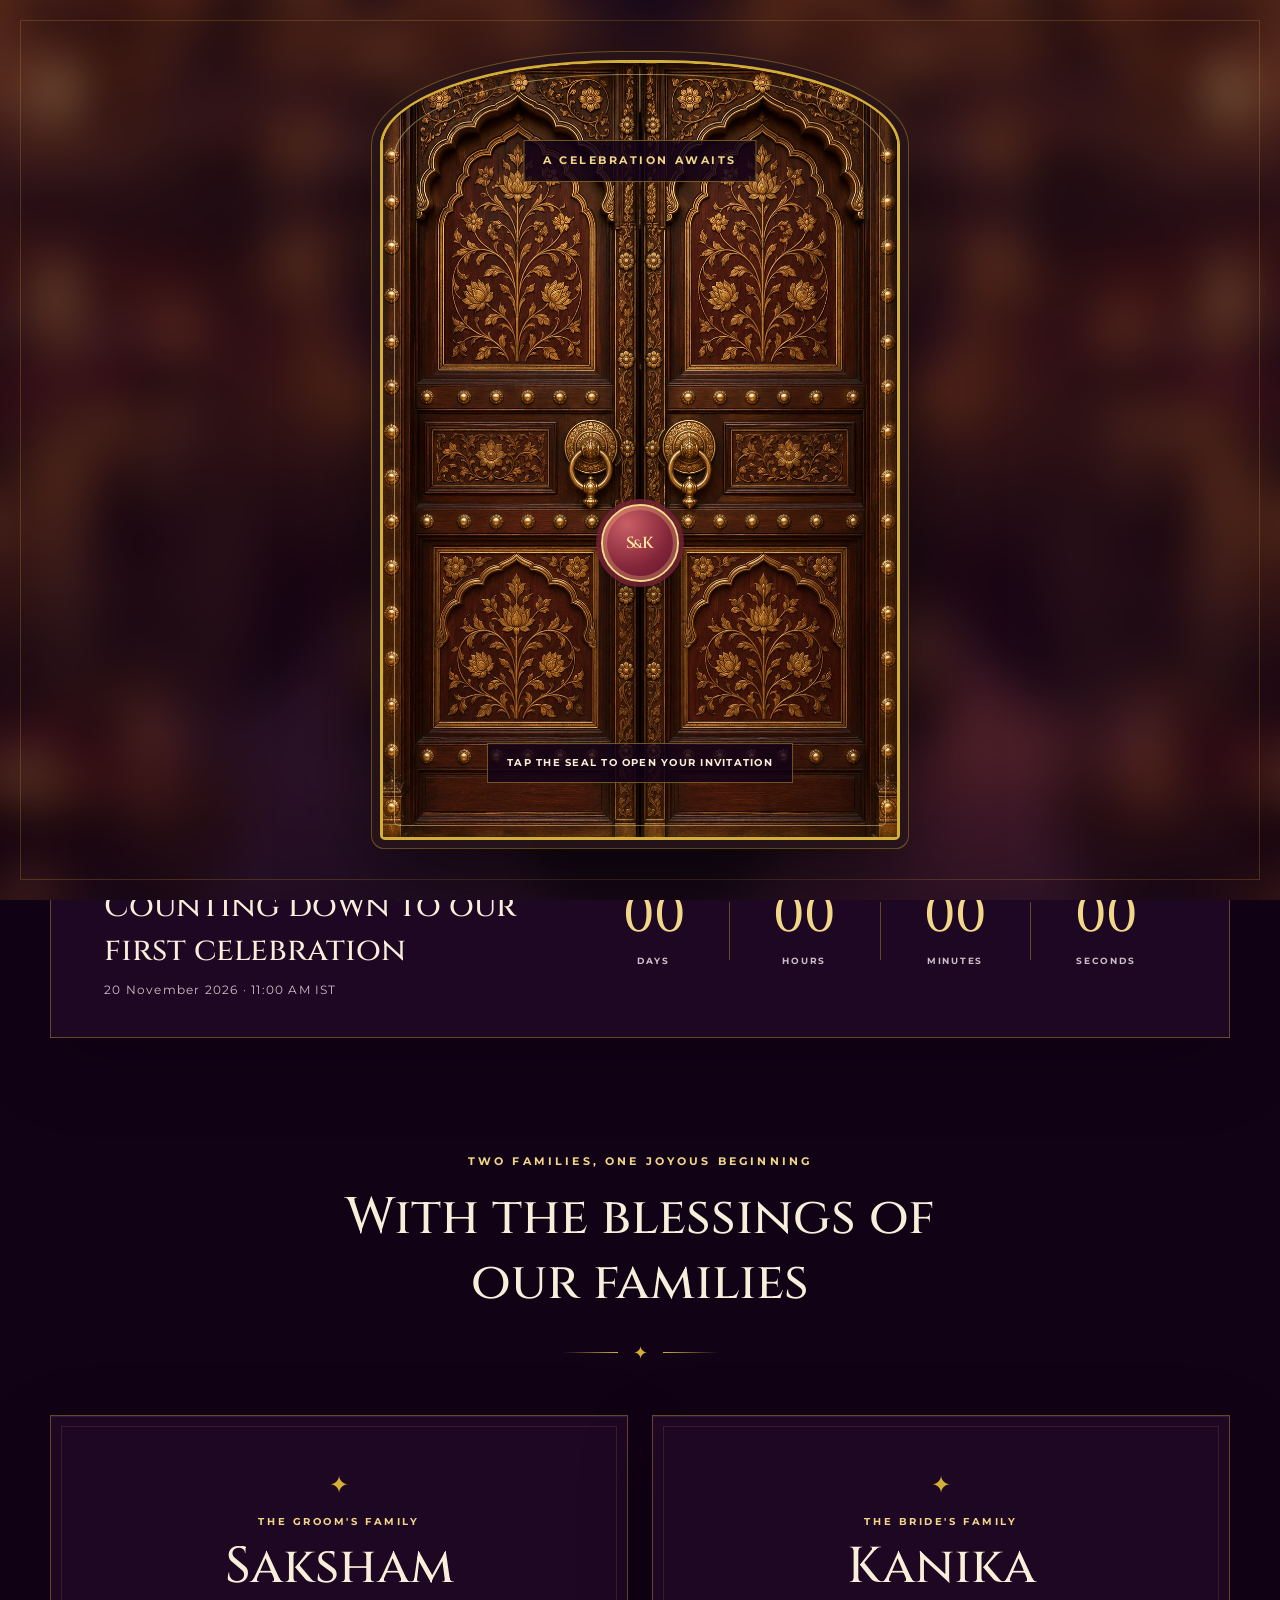
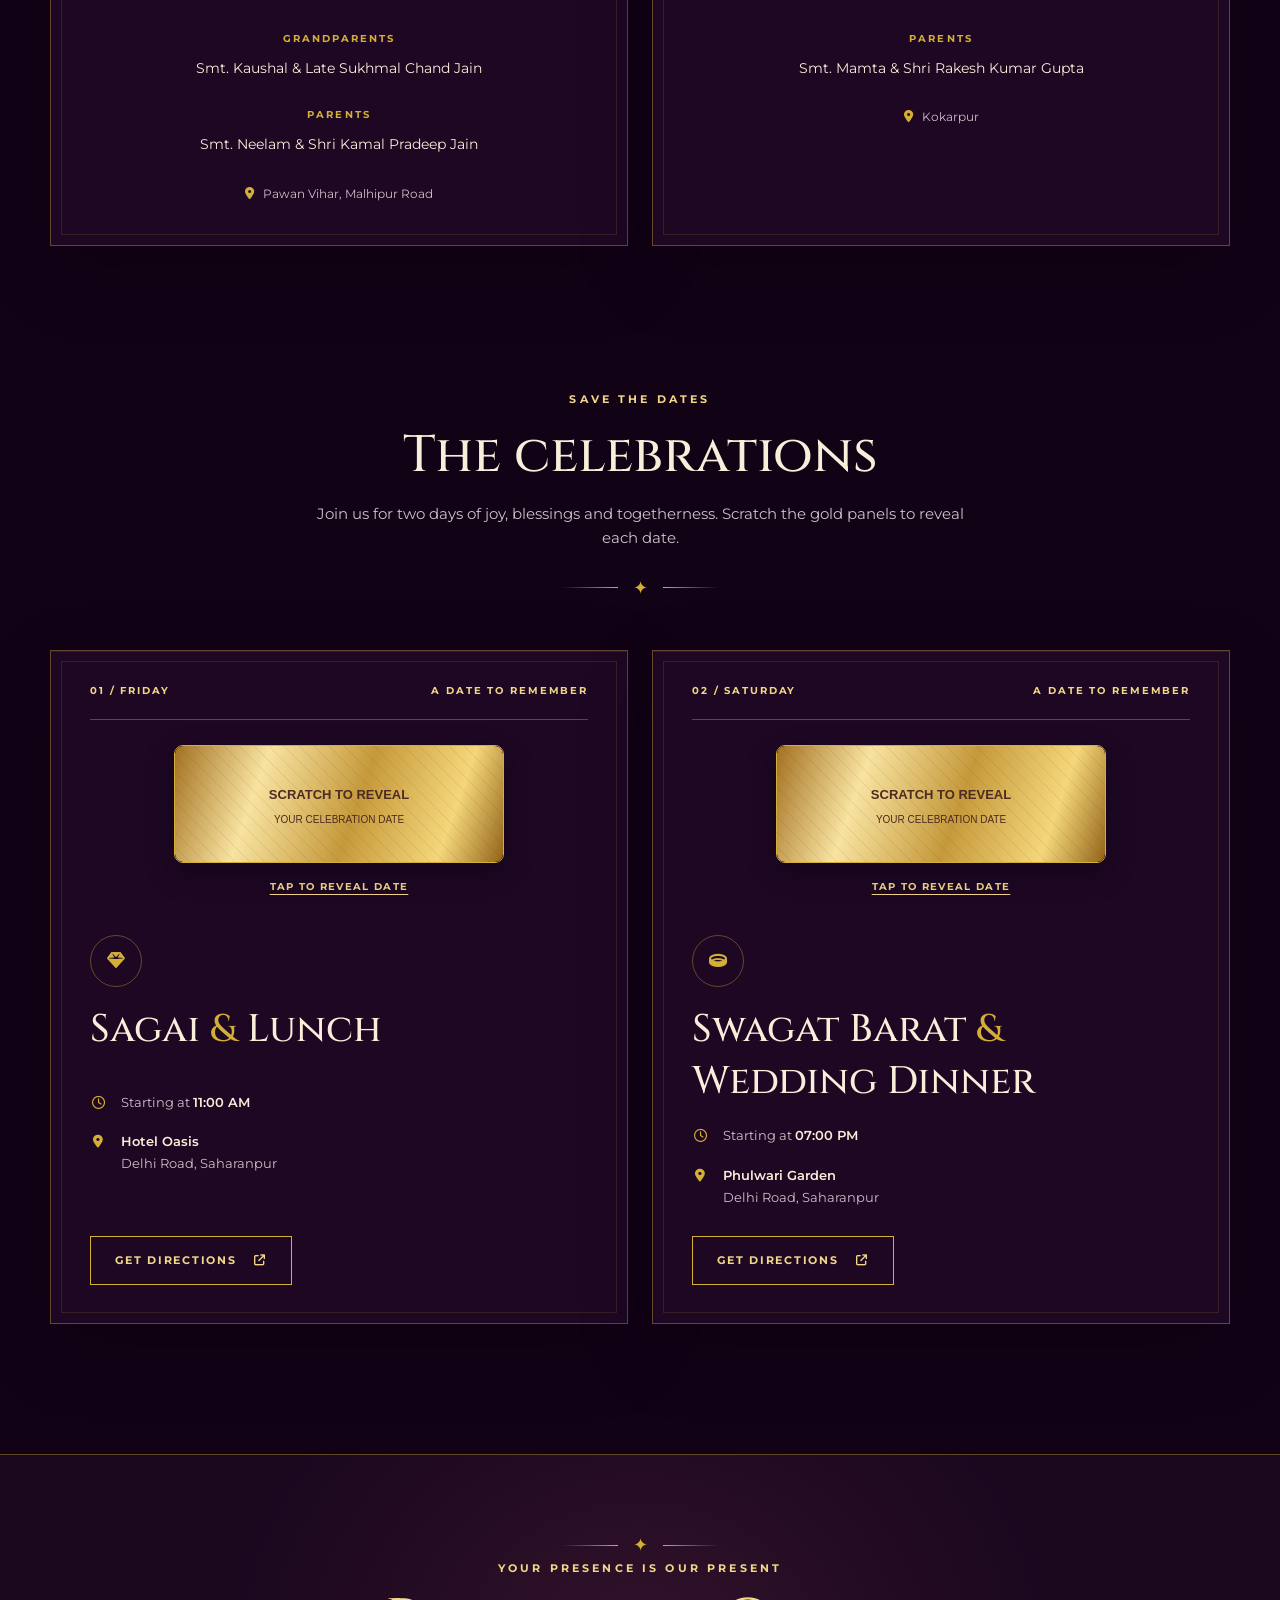
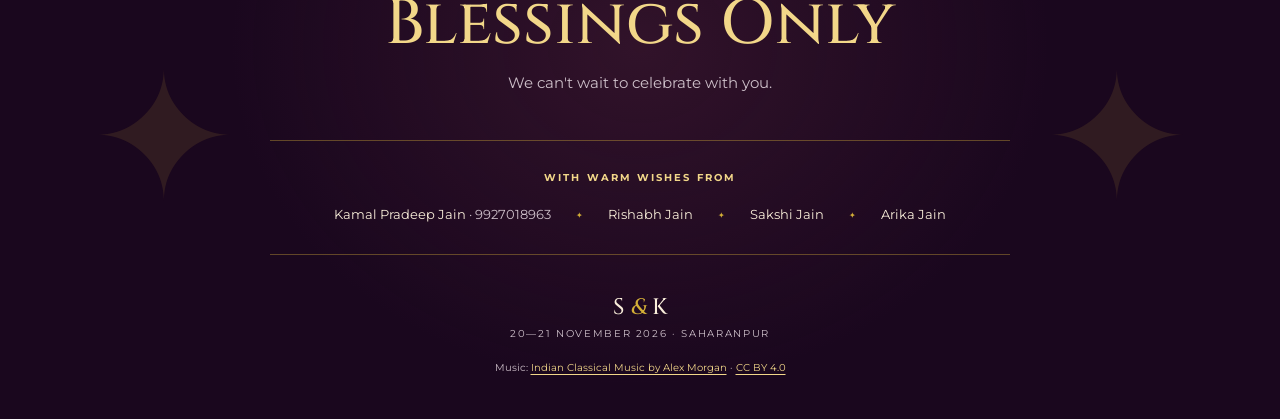
==== index.html @ 6fe00f3b "Add Saksham and Kanika wedding invitation" ====
<!doctype html>
<html lang="en">
  <head>
    <meta charset="UTF-8" />
    <meta name="viewport" content="width=device-width, initial-scale=1" />
    <meta name="theme-color" content="#120216" />
    <meta
      name="description"
      content="Celebrate the wedding of Saksham and Kanika in Saharanpur on 20 and 21 November 2026."
    />
    <title>Saksham &amp; Kanika | Wedding Invitation</title>
    <link rel="preconnect" href="https://fonts.googleapis.com" />
    <link rel="preconnect" href="https://fonts.gstatic.com" crossorigin />
    <link
      href="https://fonts.googleapis.com/css2?family=Cinzel:wght@400;500;600;700&family=Montserrat:wght@400;500;600;700&display=swap"
      rel="preload"
      as="style"
    />
    <link rel="stylesheet" href="style.css" />
    <noscript>
      <style>
        body { overflow: auto !important; }
        #invite-gate { display: none !important; }
      </style>
    </noscript>
  </head>
  <body class="is-locked">
    <div class="invite-gate" id="invite-gate" aria-label="Open the wedding invitation">
      <div class="gate-inner">
        <p class="gate-kicker">A celebration awaits</p>
        <div class="gate-reveal" aria-hidden="true"></div>
        <div class="gate-doors" aria-hidden="true">
          <div class="gate-door gate-door--left"></div>
          <div class="gate-door gate-door--right"></div>
        </div>
        <button class="wax-seal" id="open-invitation" type="button" aria-controls="invitation">
          <span class="wax-seal__monogram" aria-hidden="true">S<span>&amp;</span>K</span>
          <span class="sr-only">Open invitation</span>
        </button>
        <p class="gate-prompt">Tap the seal to open your invitation</p>
      </div>
    </div>

    <main id="invitation">
      <header class="site-header">
        <a class="brand" href="#top" aria-label="Saksham and Kanika, back to top">S <span>&amp;</span> K</a>
        <nav class="site-nav" aria-label="Main navigation">
          <a href="#families">Our families</a>
          <a href="#celebrations">Celebrations</a>
        </nav>
        <span class="header-date">20—21 NOV 2026</span>
      </header>

      <section class="hero" id="top" aria-labelledby="couple-name">
        <div class="hero__ornament hero__ornament--left" aria-hidden="true">✦</div>
        <div class="hero__ornament hero__ornament--right" aria-hidden="true">✦</div>
        <div class="hero__content">
          <p class="invocation">Shri Adinathay Namah</p>
          <div class="flourish" aria-hidden="true"><span></span>✦<span></span></div>
          <p class="hero__eyebrow">Together with their families</p>
          <h1 id="couple-name">Saksham <span>&amp;</span> Kanika</h1>
          <p class="hero__message">Request the pleasure of your company as they begin a beautiful new chapter together.</p>
          <div class="hero__details" aria-label="Wedding dates and location">
            <span><i class="fa-regular fa-calendar" aria-hidden="true"></i> 20 &amp; 21 November 2026</span>
            <span class="hero__details-separator" aria-hidden="true"></span>
            <span><i class="fa-solid fa-location-dot" aria-hidden="true"></i> Saharanpur, Uttar Pradesh</span>
          </div>
          <a class="button button--gold" href="#celebrations">Explore the celebrations <i class="fa-solid fa-arrow-down" aria-hidden="true"></i></a>
        </div>
        <div class="hero__scroll-cue" aria-hidden="true"><span></span> Scroll to discover</div>
      </section>

      <section class="countdown-section section-shell" aria-labelledby="countdown-title">
        <div class="countdown-panel frosted-panel">
          <div class="countdown-panel__intro">
            <p class="section-kicker">The moment draws near</p>
            <h2 id="countdown-title">Counting down to our first celebration</h2>
            <p>20 November 2026 · 11:00 AM IST</p>
          </div>
          <div class="countdown" role="timer" aria-label="Time until Sagai and Lunch">
            <div class="countdown__unit"><strong id="days">00</strong><span>Days</span></div>
            <div class="countdown__unit"><strong id="hours">00</strong><span>Hours</span></div>
            <div class="countdown__unit"><strong id="minutes">00</strong><span>Minutes</span></div>
            <div class="countdown__unit"><strong id="seconds">00</strong><span>Seconds</span></div>
          </div>
          <p class="sr-only" id="countdown-announcement" aria-live="polite"></p>
        </div>
      </section>

      <section class="families section-shell" id="families" aria-labelledby="families-title">
        <div class="section-heading">
          <p class="section-kicker">Two families, one joyous beginning</p>
          <h2 id="families-title">With the blessings of our families</h2>
          <div class="flourish" aria-hidden="true"><span></span>✦<span></span></div>
        </div>
        <div class="family-grid">
          <article class="family-card frosted-panel">
            <div class="family-card__symbol" aria-hidden="true">✦</div>
            <p class="family-card__label">The groom's family</p>
            <h3>Saksham</h3>
            <div class="family-card__detail">
              <span>Grandparents</span>
              <p>Smt. Kaushal &amp; Late Sukhmal Chand Jain</p>
            </div>
            <div class="family-card__detail">
              <span>Parents</span>
              <p>Smt. Neelam &amp; Shri Kamal Pradeep Jain</p>
            </div>
            <p class="family-card__address"><i class="fa-solid fa-location-dot" aria-hidden="true"></i> Pawan Vihar, Malhipur Road</p>
          </article>
          <article class="family-card frosted-panel">
            <div class="family-card__symbol" aria-hidden="true">✦</div>
            <p class="family-card__label">The bride's family</p>
            <h3>Kanika</h3>
            <div class="family-card__detail">
              <span>Parents</span>
              <p>Smt. Mamta &amp; Shri Rakesh Kumar Gupta</p>
            </div>
            <p class="family-card__address"><i class="fa-solid fa-location-dot" aria-hidden="true"></i> Kokarpur</p>
          </article>
        </div>
      </section>

      <section class="celebrations section-shell" id="celebrations" aria-labelledby="celebrations-title">
        <div class="section-heading">
          <p class="section-kicker">Save the dates</p>
          <h2 id="celebrations-title">The celebrations</h2>
          <p>Join us for two days of joy, blessings and togetherness. Scratch the gold panels to reveal each date.</p>
          <div class="flourish" aria-hidden="true"><span></span>✦<span></span></div>
        </div>
        <div class="itinerary">
          <article class="event-card frosted-panel">
            <div class="event-card__topline"><span>01 / Friday</span><span>A date to remember</span></div>
            <div class="scratch-date" data-scratch-date>
              <div class="scratch-date__surface">
                <div class="scratch-date__answer" aria-label="Friday, 20 November 2026">
                  <strong>20</strong><span>NOV<br />2026</span>
                </div>
                <canvas class="scratch-date__canvas" role="button" tabindex="0" aria-label="Scratch to reveal the Sagai and Lunch date. Press Enter to reveal it."></canvas>
              </div>
              <button class="scratch-date__shortcut" type="button">Tap to reveal date</button>
            </div>
            <div class="event-card__icon" aria-hidden="true"><i class="fa-solid fa-gem"></i></div>
            <h3>Sagai <span>&amp;</span> Lunch</h3>
            <div class="event-card__meta">
              <p><i class="fa-regular fa-clock" aria-hidden="true"></i><span>Starting at <strong>11:00 AM</strong></span></p>
              <p><i class="fa-solid fa-location-dot" aria-hidden="true"></i><span><strong>Hotel Oasis</strong><br />Delhi Road, Saharanpur</span></p>
            </div>
            <a class="button button--outline" href="https://google.com" target="_blank" rel="noopener noreferrer" aria-label="Open navigation for Hotel Oasis in a new tab">Get directions <i class="fa-solid fa-arrow-up-right-from-square" aria-hidden="true"></i></a>
          </article>
          <article class="event-card frosted-panel">
            <div class="event-card__topline"><span>02 / Saturday</span><span>A date to remember</span></div>
            <div class="scratch-date" data-scratch-date>
              <div class="scratch-date__surface">
                <div class="scratch-date__answer" aria-label="Saturday, 21 November 2026">
                  <strong>21</strong><span>NOV<br />2026</span>
                </div>
                <canvas class="scratch-date__canvas" role="button" tabindex="0" aria-label="Scratch to reveal the Swagat Barat and Wedding Dinner date. Press Enter to reveal it."></canvas>
              </div>
              <button class="scratch-date__shortcut" type="button">Tap to reveal date</button>
            </div>
            <div class="event-card__icon" aria-hidden="true"><i class="fa-solid fa-ring"></i></div>
            <h3>Swagat Barat <span>&amp;</span> Wedding Dinner</h3>
            <div class="event-card__meta">
              <p><i class="fa-regular fa-clock" aria-hidden="true"></i><span>Starting at <strong>07:00 PM</strong></span></p>
              <p><i class="fa-solid fa-location-dot" aria-hidden="true"></i><span><strong>Phulwari Garden</strong><br />Delhi Road, Saharanpur</span></p>
            </div>
            <a class="button button--outline" href="https://google.com" target="_blank" rel="noopener noreferrer" aria-label="Open navigation for Phulwari Garden in a new tab">Get directions <i class="fa-solid fa-arrow-up-right-from-square" aria-hidden="true"></i></a>
          </article>
        </div>
      </section>

      <footer class="site-footer" aria-labelledby="footer-title">
        <div class="site-footer__inner section-shell">
          <div class="flourish" aria-hidden="true"><span></span>✦<span></span></div>
          <p class="section-kicker">Your presence is our present</p>
          <h2 id="footer-title">Blessings Only</h2>
          <p class="site-footer__message">We can't wait to celebrate with you.</p>
          <div class="well-wishers">
            <p>With warm wishes from</p>
            <ul>
              <li><a href="tel:+919927018963">Kamal Pradeep Jain <span>· 9927018963</span></a></li>
              <li>Rishabh Jain</li>
              <li>Sakshi Jain</li>
              <li>Arika Jain</li>
            </ul>
          </div>
          <p class="site-footer__monogram" aria-label="Saksham and Kanika">S <span>&amp;</span> K</p>
          <p class="site-footer__copyright">20—21 November 2026 · Saharanpur</p>
          <p class="music-credit">Music: <a href="https://freemusicarchive.org/music/alex-morgan/world-devotional-music/indian-classical-music/" target="_blank" rel="noopener noreferrer">Indian Classical Music by Alex Morgan</a> · <a href="https://creativecommons.org/licenses/by/4.0/" target="_blank" rel="noopener noreferrer">CC BY 4.0</a></p>
        </div>
      </footer>
    </main>

    <audio id="background-music" src="assets/wedding-ambient.mp3" preload="none" loop></audio>
    <button class="music-toggle" id="music-toggle" type="button" aria-label="Play background music" aria-pressed="false" hidden>
      <i class="fa-solid fa-volume-xmark" aria-hidden="true"></i>
      <span>Music off</span>
    </button>

    <script src="app.js"></script>
    <script src="https://cdnjs.cloudflare.com/ajax/libs/gsap/3.12.5/gsap.min.js" async></script>
    <link rel="stylesheet" href="https://cdnjs.cloudflare.com/ajax/libs/font-awesome/6.5.2/css/all.min.css" />
    <link rel="stylesheet" href="https://fonts.googleapis.com/css2?family=Cinzel:wght@400;500;600;700&family=Montserrat:wght@400;500;600;700&display=swap" />
  </body>
</html>
---- style.css ----
:root {
  --background: #120216;
  --card: rgba(34, 10, 41, 0.75);
  --gold: #d4af37;
  --gold-light: #f2d789;
  --cream: #f9eeda;
  --muted: #cdbfc9;
  --line: rgba(212, 175, 55, 0.38);
  --font-display: "Cinzel", Georgia, serif;
  --font-body: "Montserrat", Arial, sans-serif;
}

*,
*::before,
*::after { box-sizing: border-box; }

html { scroll-behavior: smooth; }

body {
  margin: 0;
  overflow-x: hidden;
  background:
    linear-gradient(rgba(18, 2, 22, 0.82), rgba(18, 2, 22, 0.89)),
    url("assets/palace-courtyard.jpg") center / cover fixed,
    var(--background);
  color: var(--cream);
  font-family: var(--font-body);
  line-height: 1.6;
  -webkit-font-smoothing: antialiased;
}

body.is-locked { overflow: hidden; }

a { color: inherit; }
button { font: inherit; }
button, a { -webkit-tap-highlight-color: transparent; }
:focus-visible { outline: 2px solid var(--gold-light); outline-offset: 5px; }
#couple-name:focus { outline: none; }
::selection { background: var(--gold); color: var(--background); }

.sr-only {
  position: absolute;
  width: 1px;
  height: 1px;
  padding: 0;
  margin: -1px;
  overflow: hidden;
  clip: rect(0, 0, 0, 0);
  white-space: nowrap;
  border: 0;
}

.section-shell { width: min(1180px, calc(100% - 48px)); margin-inline: auto; }
.frosted-panel {
  border: 1px solid var(--line);
  background: var(--card);
  box-shadow: 0 25px 70px rgba(0, 0, 0, 0.22), inset 0 1px rgba(255, 239, 191, 0.08);
  backdrop-filter: blur(18px);
  -webkit-backdrop-filter: blur(18px);
}

.invite-gate {
  position: fixed;
  z-index: 100;
  inset: 0;
  display: grid;
  place-items: center;
  min-height: 100svh;
  padding: 20px;
  overflow: hidden;
  background: #120216;
}

.invite-gate::before {
  content: "";
  position: absolute;
  inset: -35px;
  background: linear-gradient(rgba(18, 2, 22, 0.5), rgba(18, 2, 22, 0.65)), url("assets/palace-courtyard.jpg") center / cover no-repeat;
  filter: blur(22px);
  transform: scale(1.08);
}

.invite-gate::after {
  content: "";
  position: absolute;
  inset: 20px;
  pointer-events: none;
  border: 1px solid rgba(212, 175, 55, 0.22);
}

.invite-gate[hidden] { display: none; }
.gate-inner {
  position: relative;
  z-index: 1;
  width: min(520px, calc(100vw - 52px));
  height: min(780px, calc(100svh - 48px));
  overflow: hidden;
  border: 3px solid var(--gold);
  border-radius: 46% 46% 5px 5px / 11% 11% 5px 5px;
  box-shadow: 0 0 0 8px rgba(18, 2, 22, 0.75), 0 0 0 9px var(--line), 0 35px 90px rgba(0, 0, 0, 0.65);
  text-align: center;
  perspective: 1500px;
}

.gate-inner::after {
  content: "";
  position: absolute;
  z-index: 6;
  inset: 11px;
  pointer-events: none;
  border: 1px solid rgba(242, 215, 137, 0.5);
  border-radius: inherit;
}

.gate-kicker, .gate-prompt {
  position: absolute;
  z-index: 7;
  left: 50%;
  width: max-content;
  max-width: calc(100% - 34px);
  margin: 0;
  padding: 11px 19px;
  border: 1px solid rgba(212, 175, 55, 0.48);
  background: rgba(18, 2, 22, 0.82);
  color: var(--gold-light);
  font-size: 0.68rem;
  font-weight: 700;
  letter-spacing: 0.23em;
  text-transform: uppercase;
  transform: translateX(-50%);
}

.gate-kicker { top: 10%; }
.gate-prompt { bottom: 7%; color: var(--cream); font-size: 0.6rem; letter-spacing: 0.13em; }
.gate-reveal { position: absolute; z-index: 1; inset: 0; background: linear-gradient(rgba(18, 2, 22, 0.26), rgba(18, 2, 22, 0.55)), url("assets/palace-courtyard.jpg") center 27% / cover no-repeat; transform: scale(1.18); }
.gate-doors { position: absolute; z-index: 3; inset: 0; display: flex; perspective: 1500px; }
.gate-door { width: 50%; height: 100%; background-image: url("assets/palace-doors.jpg"); background-repeat: no-repeat; background-size: 200% 100%; backface-visibility: hidden; will-change: transform; }
.gate-door--left { background-position: left center; transform-origin: left center; box-shadow: inset -7px 0 14px rgba(0, 0, 0, 0.4); }
.gate-door--right { background-position: right center; transform-origin: right center; box-shadow: inset 7px 0 14px rgba(0, 0, 0, 0.4); }

.wax-seal {
  position: absolute;
  z-index: 8;
  top: 62%;
  left: 50%;
  display: grid;
  place-items: center;
  width: 78px;
  aspect-ratio: 1;
  padding: 0;
  border: 2px solid #f2d789;
  border-radius: 50%;
  background: radial-gradient(circle at 32% 25%, #c95e65, #812438 60%, #5e152c 100%);
  color: #ffe9a0;
  box-shadow: 0 0 0 5px rgba(116, 35, 53, 0.85), 0 9px 20px rgba(0, 0, 0, 0.4), inset 0 0 0 4px rgba(255, 207, 135, 0.28);
  cursor: pointer;
  transform: translate(-50%, -50%);
  transition: box-shadow 250ms ease, filter 250ms ease;
}

.wax-seal:hover { filter: brightness(1.15); box-shadow: 0 0 0 5px rgba(116, 35, 53, 0.85), 0 0 30px rgba(212, 175, 55, 0.38), inset 0 0 0 4px rgba(255, 207, 135, 0.28); }
.wax-seal__monogram { font: 600 1rem/1 var(--font-display); letter-spacing: -0.1em; padding-right: 0.1em; }
.wax-seal__monogram span { font-size: 0.75em; letter-spacing: 0; }
.invite-gate.is-opening .gate-door--left { transform: rotateY(-112deg); transition: transform 1250ms cubic-bezier(.64, 0, .2, 1); }
.invite-gate.is-opening .gate-door--right { transform: rotateY(112deg); transition: transform 1250ms cubic-bezier(.64, 0, .2, 1); }
.invite-gate.is-opening .gate-reveal { transform: scale(1); transition: transform 1500ms ease; }
.invite-gate.is-opening .wax-seal { opacity: 0; transition: opacity 250ms ease; }
.invite-gate.is-leaving { opacity: 0; transform: translateY(-100%); transition: transform 850ms cubic-bezier(.7, 0, .25, 1), opacity 850ms ease; }

.site-header {
  position: absolute;
  z-index: 10;
  top: 0;
  left: 0;
  right: 0;
  display: flex;
  align-items: center;
  justify-content: space-between;
  gap: 24px;
  width: min(1320px, calc(100% - 72px));
  height: 94px;
  margin-inline: auto;
  border-bottom: 1px solid rgba(212, 175, 55, 0.18);
}

.brand { font: 600 1.28rem/1 var(--font-display); text-decoration: none; white-space: nowrap; }
.brand span, .site-footer__monogram span { color: var(--gold); font-style: italic; }
.site-nav { display: flex; align-items: center; gap: 32px; }
.site-nav a { color: var(--cream); font-size: 0.72rem; font-weight: 600; letter-spacing: 0.16em; text-decoration: none; text-transform: uppercase; transition: color 200ms ease; }
.site-nav a:hover, .well-wishers a:hover { color: var(--gold-light); }
.header-date { color: var(--gold-light); font: 600 0.7rem/1.4 var(--font-body); letter-spacing: 0.18em; white-space: nowrap; }

.hero {
  position: relative;
  display: grid;
  place-items: center;
  min-height: min(850px, 100svh);
  padding: 155px 24px 110px;
  overflow: hidden;
  text-align: center;
  background:
    linear-gradient(180deg, rgba(18, 2, 22, 0.42) 0%, rgba(18, 2, 22, 0.67) 47%, rgba(18, 2, 22, 0.94) 100%),
    radial-gradient(ellipse 54% 60% at 50% 48%, rgba(18, 2, 22, 0.72), transparent 80%),
    url("assets/palace-courtyard.jpg") center 27% / cover no-repeat;
}

.hero::before,
.hero::after {
  content: "";
  position: absolute;
  inset: 113px 40px 37px;
  pointer-events: none;
  border: 1px solid rgba(212, 175, 55, 0.16);
}

.hero::after { inset: 122px 49px 46px; border-color: rgba(212, 175, 55, 0.07); }
.hero__content { position: relative; z-index: 1; max-width: 940px; }
.invocation { margin: 0; color: var(--gold-light); font: 500 clamp(0.9rem, 2vw, 1.2rem)/1.5 var(--font-display); letter-spacing: 0.13em; }
.flourish { display: flex; align-items: center; justify-content: center; gap: 15px; color: var(--gold); font-size: 1.15rem; }
.flourish span { width: 56px; height: 1px; background: linear-gradient(90deg, transparent, var(--gold)); }
.flourish span:last-child { transform: rotate(180deg); }
.hero .flourish { margin: 23px auto 34px; }
.hero__eyebrow, .section-kicker { margin: 0; color: var(--gold-light); font-size: 0.68rem; font-weight: 700; letter-spacing: 0.29em; text-transform: uppercase; }
.hero h1 { margin: 18px 0 18px; font: 500 clamp(3.3rem, 8vw, 7.5rem)/1.1 var(--font-display); letter-spacing: -0.045em; text-shadow: 0 8px 40px rgba(0, 0, 0, 0.25); }
.hero h1 span { display: inline-block; color: var(--gold); font-size: 0.64em; font-weight: 400; font-style: italic; vertical-align: 0.08em; }
.hero__message { max-width: 550px; margin: 0 auto; color: var(--muted); font-size: clamp(0.9rem, 1.5vw, 1.05rem); line-height: 1.85; }
.hero__details { display: flex; align-items: center; justify-content: center; gap: 24px; margin: 35px 0 38px; color: var(--cream); font-size: 0.8rem; letter-spacing: 0.07em; }
.hero__details i { margin-right: 8px; color: var(--gold); }
.hero__details-separator { width: 1px; height: 22px; background: var(--line); }
.hero__ornament { position: absolute; z-index: 1; top: 46%; color: rgba(212, 175, 55, 0.35); font-size: clamp(2rem, 5vw, 4.5rem); }
.hero__ornament--left { left: 7%; }
.hero__ornament--right { right: 7%; }
.hero__scroll-cue { position: absolute; bottom: 55px; display: flex; align-items: center; gap: 12px; color: var(--muted); font-size: 0.58rem; font-weight: 600; letter-spacing: 0.22em; text-transform: uppercase; }
.hero__scroll-cue span { width: 25px; height: 1px; background: var(--gold); }

.button { display: inline-flex; align-items: center; justify-content: center; gap: 17px; min-height: 49px; padding: 14px 24px; border: 1px solid var(--gold); font-size: 0.69rem; font-weight: 700; letter-spacing: 0.16em; line-height: 1.4; text-align: center; text-decoration: none; text-transform: uppercase; transition: background 220ms ease, color 220ms ease, transform 220ms ease, box-shadow 220ms ease; }
.button:hover { transform: translateY(-3px); box-shadow: 0 12px 28px rgba(0, 0, 0, 0.22); }
.button--gold { background: var(--gold); color: #1d0b1f; }
.button--gold:hover { background: var(--gold-light); }
.button--outline { background: transparent; color: var(--gold-light); }
.button--outline:hover { background: var(--gold); color: #1d0b1f; }

.countdown-section { position: relative; z-index: 2; margin-top: -31px; }
.countdown-panel { display: grid; grid-template-columns: minmax(250px, 1fr) minmax(450px, 1.35fr); align-items: center; gap: 40px; padding: 38px 53px; }
.countdown-panel__intro h2 { margin: 10px 0 8px; font: 500 clamp(1.35rem, 2.5vw, 2rem)/1.35 var(--font-display); }
.countdown-panel__intro > p:last-child { margin: 0; color: var(--muted); font-size: 0.76rem; letter-spacing: 0.1em; }
.countdown { display: flex; align-items: stretch; justify-content: space-between; gap: 10px; }
.countdown__unit { position: relative; display: flex; flex: 1; flex-direction: column; align-items: center; min-width: 0; padding-inline: 5px; }
.countdown__unit + .countdown__unit::before { content: ""; position: absolute; left: -5px; top: 14px; height: 58px; border-left: 1px solid var(--line); }
.countdown__unit strong { color: var(--gold-light); font: 500 clamp(2.2rem, 4vw, 4.1rem)/1.1 var(--font-display); font-variant-numeric: tabular-nums; }
.countdown__unit span { margin-top: 10px; color: var(--muted); font-size: 0.58rem; font-weight: 700; letter-spacing: 0.19em; text-transform: uppercase; }

.families, .celebrations { padding-top: 115px; padding-bottom: 20px; scroll-margin-top: 30px; }
.section-heading { max-width: 670px; margin: 0 auto 48px; text-align: center; }
.section-heading h2 { margin: 14px 0 0; font: 500 clamp(2rem, 4vw, 3.4rem)/1.28 var(--font-display); }
.section-heading > p:not(.section-kicker) { margin: 15px 0 0; color: var(--muted); font-size: 0.93rem; }
.section-heading .flourish { margin-top: 22px; }
.family-grid, .itinerary { display: grid; grid-template-columns: repeat(2, minmax(0, 1fr)); gap: 24px; }
.family-card { position: relative; min-height: 430px; padding: 50px 48px 42px; overflow: hidden; text-align: center; }
.family-card::before, .event-card::before { content: ""; position: absolute; inset: 10px; border: 1px solid rgba(212, 175, 55, 0.14); pointer-events: none; }
.family-card__symbol { color: var(--gold); font-size: 1.5rem; }
.family-card__label { margin: 10px 0 6px; color: var(--gold-light); font-size: 0.64rem; font-weight: 700; letter-spacing: 0.25em; text-transform: uppercase; }
.family-card h3 { margin: 0 0 27px; font: 500 clamp(2.1rem, 4vw, 3.15rem)/1.2 var(--font-display); }
.family-card__detail { margin-top: 20px; }
.family-card__detail span { color: var(--gold); font-size: 0.63rem; font-weight: 700; letter-spacing: 0.2em; text-transform: uppercase; }
.family-card__detail p { max-width: 345px; margin: 6px auto 0; font-size: 0.9rem; line-height: 1.7; }
.family-card__address { margin: 27px 0 0; color: var(--muted); font-size: 0.77rem; }
.family-card__address i { margin-right: 6px; color: var(--gold); }

.celebrations { padding-top: 125px; padding-bottom: 130px; }
.event-card { position: relative; display: flex; flex-direction: column; min-height: 470px; padding: 32px 39px 38px; }
.event-card__topline { display: flex; justify-content: space-between; gap: 15px; padding-bottom: 19px; border-bottom: 1px solid var(--line); color: var(--gold-light); font-size: 0.65rem; font-weight: 700; letter-spacing: 0.18em; text-transform: uppercase; }
.scratch-date { width: min(100%, 330px); margin: 25px auto 0; text-align: center; }
.scratch-date__surface { position: relative; height: 118px; overflow: hidden; border: 1px solid var(--gold); border-radius: 9px; box-shadow: 0 10px 30px rgba(0, 0, 0, 0.3), inset 0 0 0 4px rgba(212, 175, 55, 0.13); }
.scratch-date__answer { display: flex; align-items: center; justify-content: center; gap: 15px; width: 100%; height: 100%; background: radial-gradient(circle at 50% 35%, #632143, #25092d 72%); color: var(--gold-light); }
.scratch-date__answer strong { font: 500 4rem/1 var(--font-display); }
.scratch-date__answer span { font: 600 0.85rem/1.6 var(--font-display); letter-spacing: 0.18em; text-align: left; }
.scratch-date__canvas { position: absolute; inset: 0; width: 100%; height: 100%; border-radius: 8px; cursor: crosshair; touch-action: none; transition: opacity 450ms ease; }
.scratch-date.is-revealed .scratch-date__canvas { opacity: 0; pointer-events: none; }
.scratch-date__shortcut { display: block; min-height: 38px; margin: 5px auto 0; padding: 3px 8px; border: 0; background: transparent; color: var(--gold-light); font-size: 0.63rem; font-weight: 700; letter-spacing: 0.13em; text-decoration: underline; text-underline-offset: 4px; text-transform: uppercase; cursor: pointer; }
.scratch-date.is-revealed .scratch-date__shortcut { cursor: default; opacity: 0.75; text-decoration: none; }
.event-card__icon { display: grid; place-items: center; width: 52px; height: 52px; margin-top: 29px; border: 1px solid var(--line); border-radius: 50%; color: var(--gold); font-size: 1.12rem; }
.event-card h3 { min-height: 70px; margin: 17px 0 17px; font: 500 clamp(1.65rem, 3vw, 2.4rem)/1.35 var(--font-display); }
.event-card h3 span { color: var(--gold); }
.event-card__meta { display: grid; gap: 17px; margin-bottom: 28px; }
.event-card__meta p { display: flex; align-items: flex-start; gap: 15px; margin: 0; color: var(--muted); font-size: 0.82rem; line-height: 1.7; }
.event-card__meta i { width: 16px; margin-top: 5px; color: var(--gold); text-align: center; }
.event-card__meta strong { color: var(--cream); font-weight: 600; }
.event-card .button { align-self: flex-start; margin-top: auto; }

.site-footer { position: relative; overflow: hidden; border-top: 1px solid var(--line); background: radial-gradient(ellipse 40% 75% at 50% 34%, rgba(98, 43, 66, 0.32), transparent 80%), #1a071e; text-align: center; }
.site-footer::before, .site-footer::after { content: "✦"; position: absolute; top: 50%; color: rgba(212, 175, 55, 0.12); font-size: 11rem; transform: translateY(-50%); }
.site-footer::before { left: 7%; }
.site-footer::after { right: 7%; }
.site-footer__inner { position: relative; z-index: 1; padding-top: 75px; padding-bottom: 44px; }
.site-footer h2 { margin: 9px 0 9px; color: var(--gold-light); font: 500 clamp(2.5rem, 5vw, 4.5rem)/1.2 var(--font-display); }
.site-footer__message { margin: 0; color: var(--muted); font-size: 0.91rem; }
.well-wishers { margin: 45px auto 0; padding: 29px 0; max-width: 740px; border-top: 1px solid var(--line); border-bottom: 1px solid var(--line); }
.well-wishers p { margin: 0 0 18px; color: var(--gold-light); font-size: 0.65rem; font-weight: 700; letter-spacing: 0.2em; text-transform: uppercase; }
.well-wishers ul { display: flex; flex-wrap: wrap; align-items: center; justify-content: center; gap: 13px 25px; margin: 0; padding: 0; list-style: none; }
.well-wishers li { font-size: 0.79rem; }
.well-wishers li + li::before { content: "✦"; margin-right: 25px; color: var(--gold); font-size: 0.47rem; vertical-align: middle; }
.well-wishers a { text-decoration: none; transition: color 200ms ease; }
.well-wishers a span { color: var(--muted); }
.site-footer__monogram { margin: 39px 0 5px; font: 500 1.4rem/1.2 var(--font-display); }
.site-footer__copyright { margin: 0; color: var(--muted); font-size: 0.61rem; letter-spacing: 0.17em; text-transform: uppercase; }
.music-credit { margin: 18px 0 0; color: var(--muted); font-size: 0.61rem; }
.music-credit a { color: var(--gold-light); text-underline-offset: 3px; }
.music-toggle {
  position: fixed;
  z-index: 30;
  right: 24px;
  bottom: 24px;
  display: inline-flex;
  align-items: center;
  justify-content: center;
  gap: 10px;
  min-height: 46px;
  padding: 10px 16px;
  border: 1px solid var(--gold);
  border-radius: 999px;
  background: rgba(34, 10, 41, 0.9);
  color: var(--gold-light);
  box-shadow: 0 10px 30px rgba(0, 0, 0, 0.32);
  backdrop-filter: blur(12px);
  -webkit-backdrop-filter: blur(12px);
  font-size: 0.67rem;
  font-weight: 700;
  letter-spacing: 0.1em;
  text-transform: uppercase;
  cursor: pointer;
}
.music-toggle[hidden] { display: none; }
.music-toggle:hover { background: rgba(88, 28, 69, 0.95); }
.music-toggle i { font-size: 0.84rem; }

@media (max-width: 900px) {
  .header-date { display: none; }
  .countdown-panel { grid-template-columns: 1fr; gap: 25px; text-align: center; }
  .countdown-panel__intro { max-width: 490px; margin: auto; }
  .family-card { padding-inline: 26px; }
  .event-card { padding-inline: 29px; }
  .hero__ornament { opacity: 0.45; }
}

@media (max-width: 680px) {
  .section-shell { width: min(100% - 32px, 500px); }
  .site-header { width: calc(100% - 34px); height: 72px; }
  .site-nav { gap: 16px; }
  .site-nav a { font-size: 0.6rem; letter-spacing: 0.05em; }
  .brand { font-size: 1rem; }
  .hero { min-height: 750px; padding: 135px 25px 105px; }
  .hero::before { inset: 85px 16px 24px; }
  .hero::after { inset: 92px 23px 31px; }
  .hero__ornament { display: none; }
  .hero h1 { font-size: clamp(3.05rem, 12vw, 5.2rem); }
  .hero h1 span { display: block; margin: -0.02em 0; font-size: 0.55em; }
  .hero__details { flex-direction: column; gap: 11px; margin: 28px 0 32px; font-size: 0.72rem; }
  .hero__details-separator { width: 30px; height: 1px; }
  .hero__scroll-cue { bottom: 43px; }
  .countdown-section { margin-top: -18px; }
  .countdown-panel { padding: 29px 20px 31px; }
  .countdown__unit strong { font-size: clamp(1.9rem, 8vw, 3.2rem); }
  .countdown__unit span { font-size: 0.48rem; letter-spacing: 0.1em; }
  .countdown__unit + .countdown__unit::before { top: 6px; height: 40px; }
  .families, .celebrations { padding-top: 82px; }
  .families { padding-bottom: 0; }
  .celebrations { padding-bottom: 90px; }
  .section-heading { margin-bottom: 34px; }
  .family-grid, .itinerary { grid-template-columns: 1fr; gap: 17px; }
  .family-card { min-height: auto; padding: 38px 26px 39px; }
  .event-card { min-height: 440px; }
  .site-footer::before, .site-footer::after { display: none; }
  .site-footer__inner { padding-top: 62px; }
  .well-wishers ul { flex-direction: column; gap: 11px; }
  .well-wishers li + li::before { display: none; }
  .invite-gate { padding: 8px; }
  .invite-gate::after { inset: 8px; }
  .gate-inner { width: calc(100vw - 18px); height: calc(100svh - 18px); }
  .gate-kicker { top: 9%; font-size: 0.58rem; }
  .gate-prompt { bottom: 7%; font-size: 0.54rem; }
  .wax-seal { width: 66px; }
  .music-toggle { right: 14px; bottom: 14px; width: 46px; min-height: 46px; padding: 0; }
  .music-toggle span { display: none; }
}

@media (max-width: 380px) {
  .site-nav a { font-size: 0.56rem; }
  .site-nav { gap: 10px; }
  .hero h1 { font-size: 2.9rem; }
  .countdown-panel { padding-inline: 13px; }
  .countdown__unit strong { font-size: 1.8rem; }
  .event-card { padding-inline: 24px; }
}

@media (prefers-reduced-motion: reduce) {
  html { scroll-behavior: auto; }
  *, *::before, *::after { animation-duration: 0.01ms !important; transition-duration: 0.01ms !important; }
}
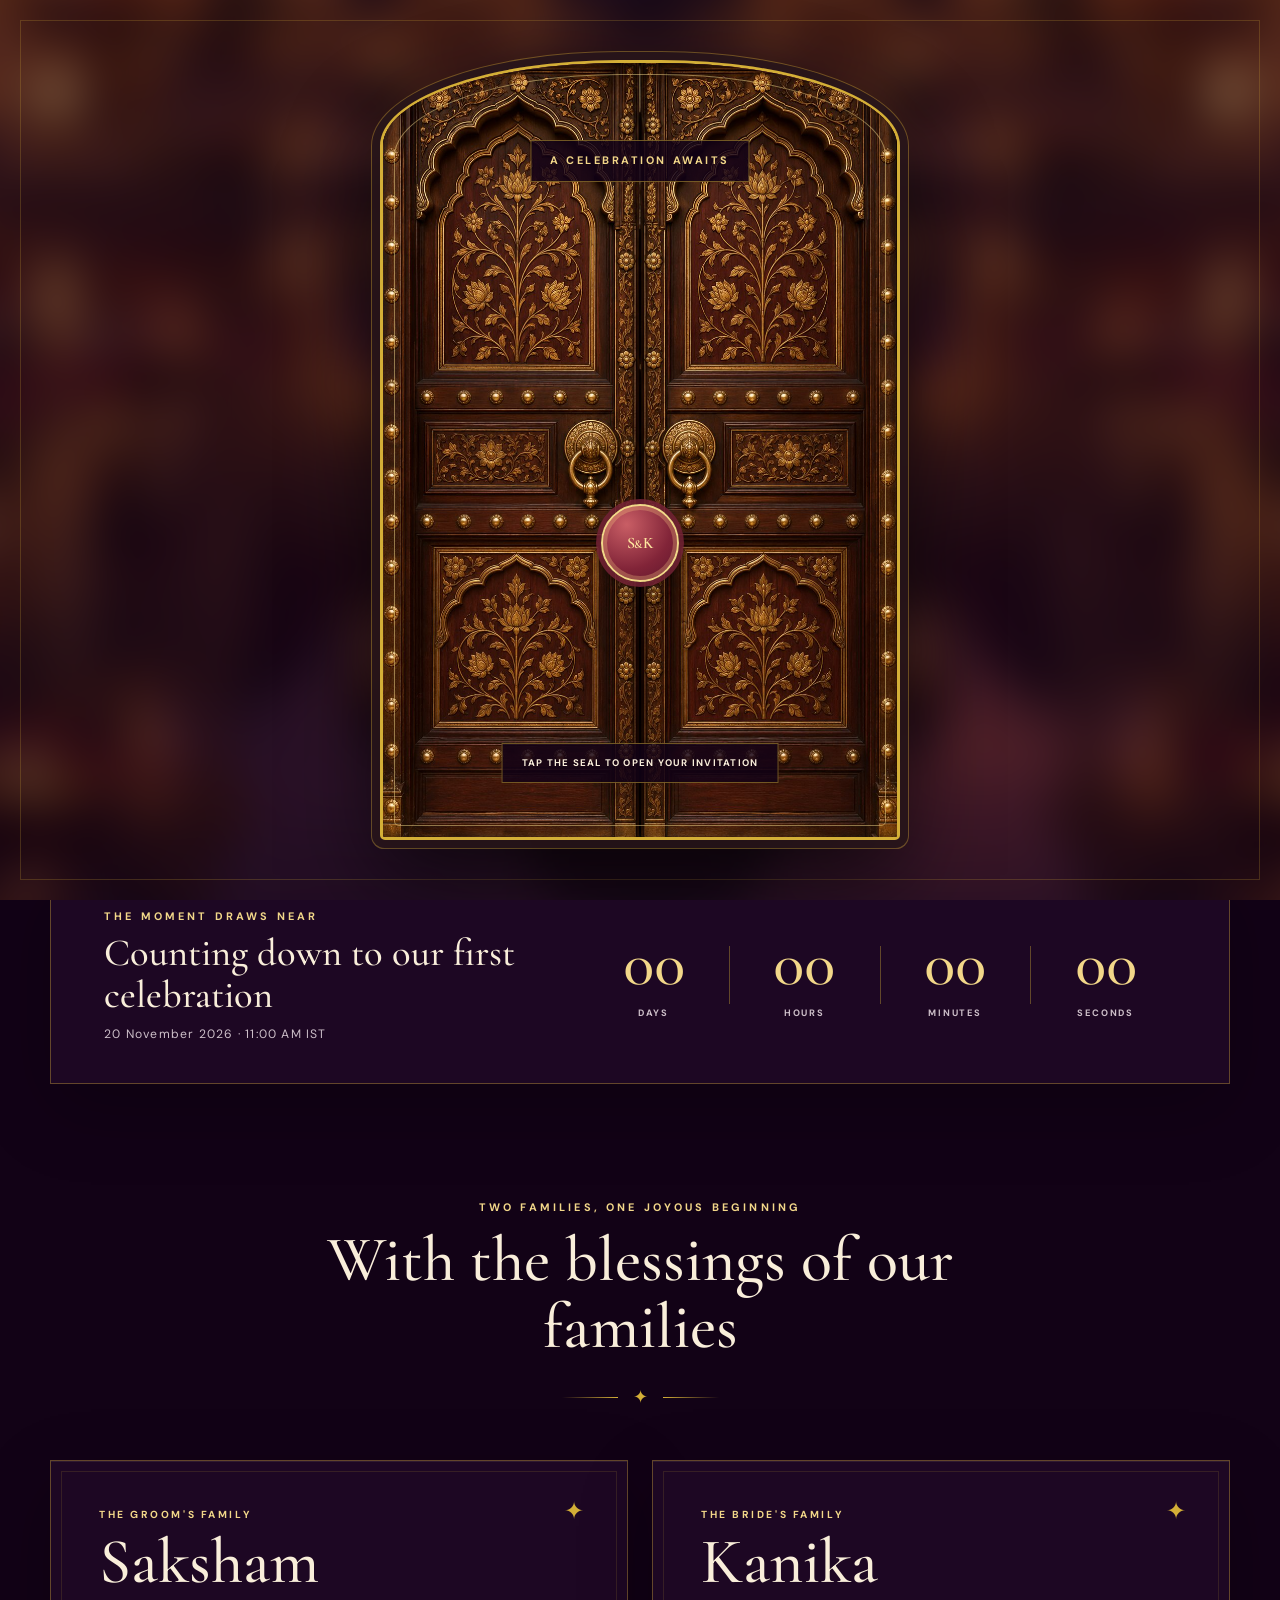
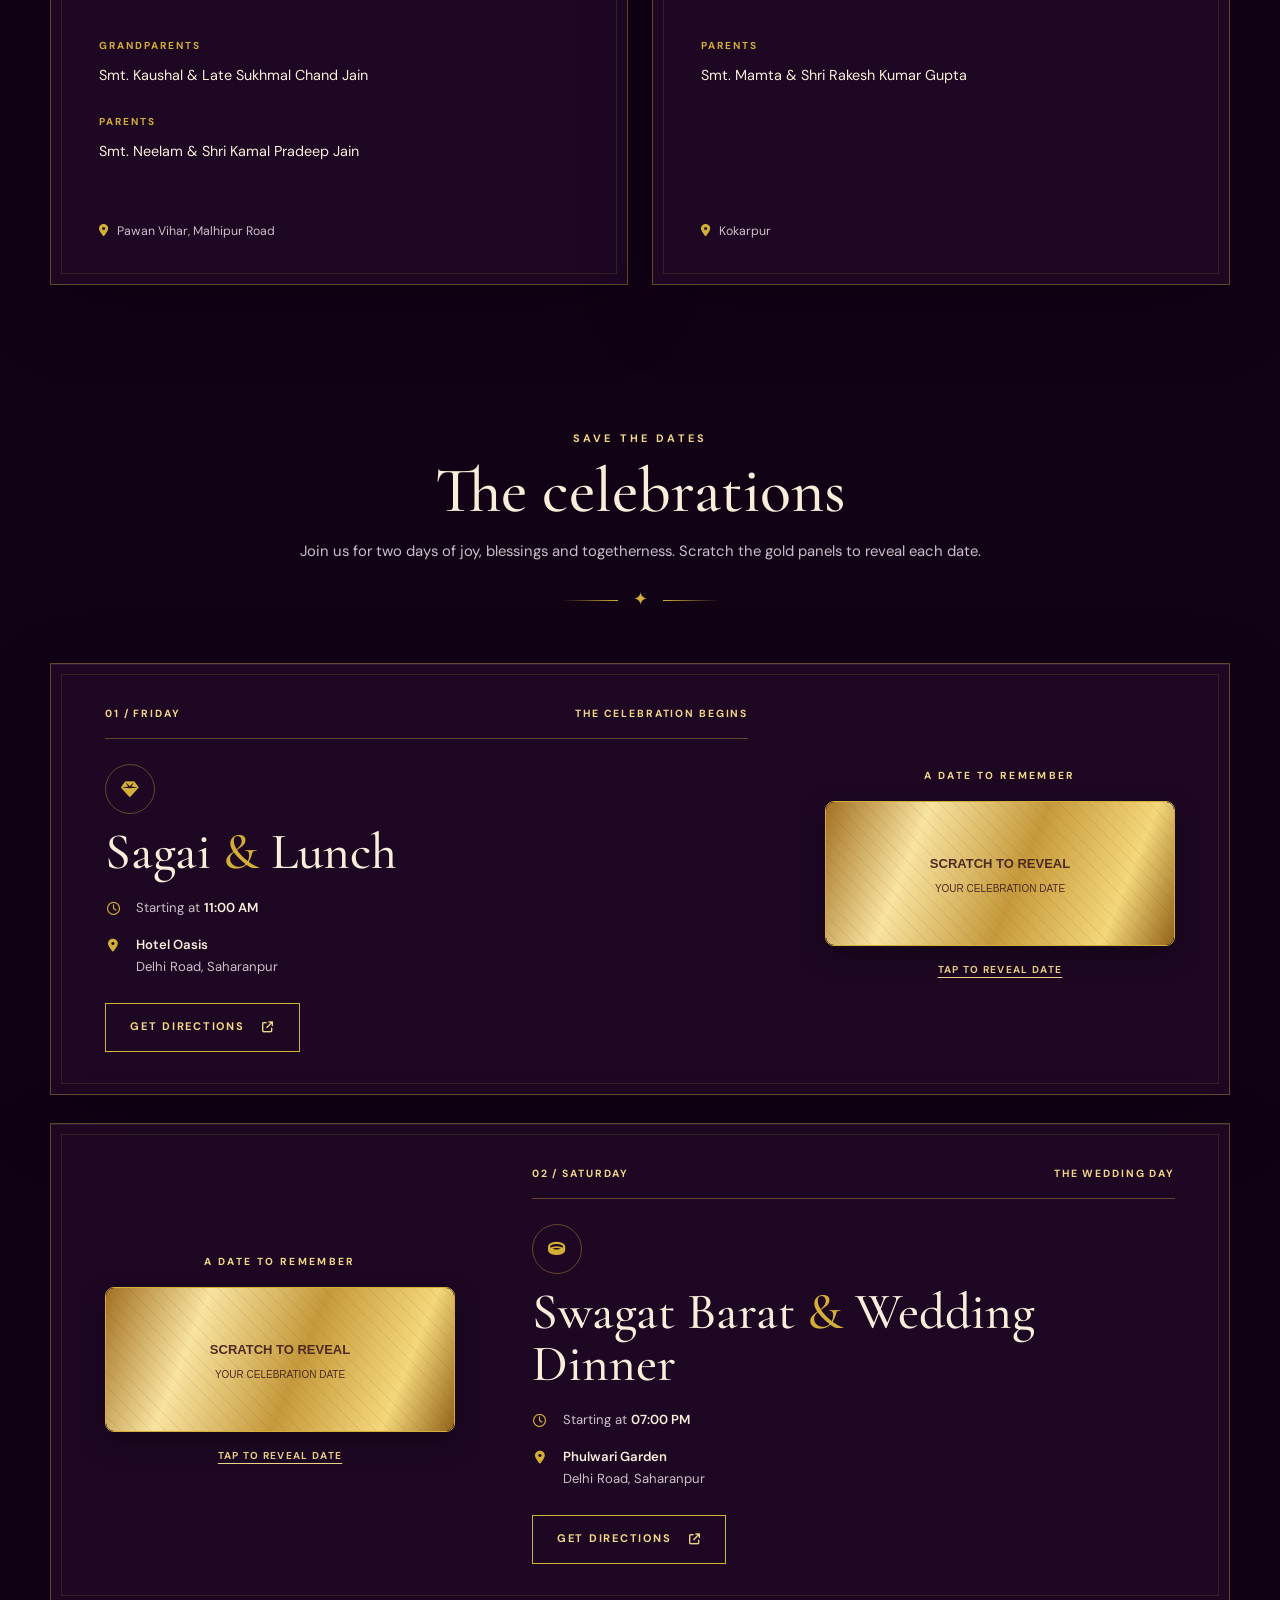
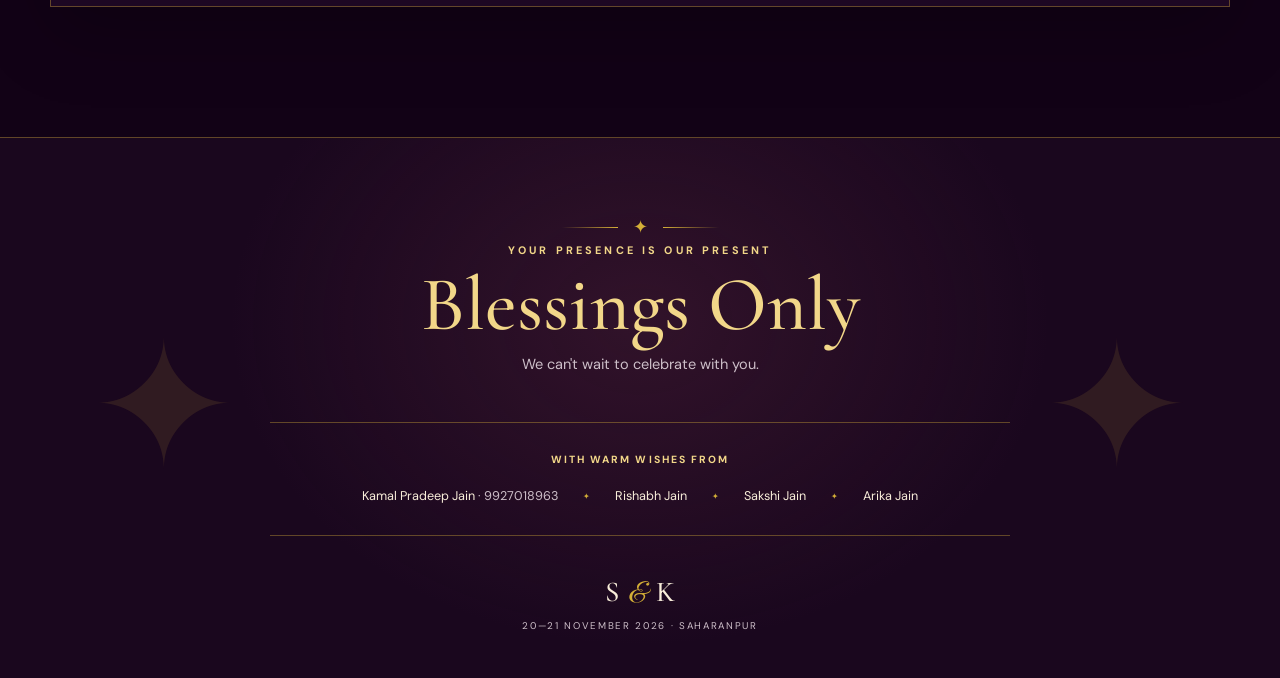
==== commit d9b55672: "Refresh invitation typography and layout" ====
--- a/index.html
+++ b/index.html
@@ -11,11 +11,7 @@
     <title>Saksham &amp; Kanika | Wedding Invitation</title>
     <link rel="preconnect" href="https://fonts.googleapis.com" />
     <link rel="preconnect" href="https://fonts.gstatic.com" crossorigin />
-    <link
-      href="https://fonts.googleapis.com/css2?family=Cinzel:wght@400;500;600;700&family=Montserrat:wght@400;500;600;700&display=swap"
-      rel="preload"
-      as="style"
-    />
+    <link rel="stylesheet" href="https://fonts.googleapis.com/css2?family=Cormorant+Garamond:wght@400;500;600&family=DM+Sans:wght@400;500;600;700&family=Great+Vibes&display=swap" />
     <link rel="stylesheet" href="style.css" />
     <noscript>
       <style>
@@ -58,7 +54,7 @@
           <p class="invocation">Shri Adinathay Namah</p>
           <div class="flourish" aria-hidden="true"><span></span>✦<span></span></div>
           <p class="hero__eyebrow">Together with their families</p>
-          <h1 id="couple-name">Saksham <span>&amp;</span> Kanika</h1>
+          <h1 id="couple-name"><span class="hero__name">Saksham</span><span class="hero__ampersand">&amp;</span><span class="hero__name">Kanika</span></h1>
           <p class="hero__message">Request the pleasure of your company as they begin a beautiful new chapter together.</p>
           <div class="hero__details" aria-label="Wedding dates and location">
             <span><i class="fa-regular fa-calendar" aria-hidden="true"></i> 20 &amp; 21 November 2026</span>
@@ -130,7 +126,9 @@
         </div>
         <div class="itinerary">
           <article class="event-card frosted-panel">
-            <div class="event-card__topline"><span>01 / Friday</span><span>A date to remember</span></div>
+            <div class="event-card__topline"><span>01 / Friday</span><span>The celebration begins</span></div>
+            <div class="event-card__icon" aria-hidden="true"><i class="fa-solid fa-gem"></i></div>
+            <h3>Sagai <span>&amp;</span> Lunch</h3>
             <div class="scratch-date" data-scratch-date>
               <div class="scratch-date__surface">
                 <div class="scratch-date__answer" aria-label="Friday, 20 November 2026">
@@ -140,8 +138,6 @@
               </div>
               <button class="scratch-date__shortcut" type="button">Tap to reveal date</button>
             </div>
-            <div class="event-card__icon" aria-hidden="true"><i class="fa-solid fa-gem"></i></div>
-            <h3>Sagai <span>&amp;</span> Lunch</h3>
             <div class="event-card__meta">
               <p><i class="fa-regular fa-clock" aria-hidden="true"></i><span>Starting at <strong>11:00 AM</strong></span></p>
               <p><i class="fa-solid fa-location-dot" aria-hidden="true"></i><span><strong>Hotel Oasis</strong><br />Delhi Road, Saharanpur</span></p>
@@ -149,7 +145,9 @@
             <a class="button button--outline" href="https://google.com" target="_blank" rel="noopener noreferrer" aria-label="Open navigation for Hotel Oasis in a new tab">Get directions <i class="fa-solid fa-arrow-up-right-from-square" aria-hidden="true"></i></a>
           </article>
           <article class="event-card frosted-panel">
-            <div class="event-card__topline"><span>02 / Saturday</span><span>A date to remember</span></div>
+            <div class="event-card__topline"><span>02 / Saturday</span><span>The wedding day</span></div>
+            <div class="event-card__icon" aria-hidden="true"><i class="fa-solid fa-ring"></i></div>
+            <h3>Swagat Barat <span>&amp;</span> Wedding Dinner</h3>
             <div class="scratch-date" data-scratch-date>
               <div class="scratch-date__surface">
                 <div class="scratch-date__answer" aria-label="Saturday, 21 November 2026">
@@ -159,8 +157,6 @@
               </div>
               <button class="scratch-date__shortcut" type="button">Tap to reveal date</button>
             </div>
-            <div class="event-card__icon" aria-hidden="true"><i class="fa-solid fa-ring"></i></div>
-            <h3>Swagat Barat <span>&amp;</span> Wedding Dinner</h3>
             <div class="event-card__meta">
               <p><i class="fa-regular fa-clock" aria-hidden="true"></i><span>Starting at <strong>07:00 PM</strong></span></p>
               <p><i class="fa-solid fa-location-dot" aria-hidden="true"></i><span><strong>Phulwari Garden</strong><br />Delhi Road, Saharanpur</span></p>
@@ -187,7 +183,6 @@
           </div>
           <p class="site-footer__monogram" aria-label="Saksham and Kanika">S <span>&amp;</span> K</p>
           <p class="site-footer__copyright">20—21 November 2026 · Saharanpur</p>
-          <p class="music-credit">Music: <a href="https://freemusicarchive.org/music/alex-morgan/world-devotional-music/indian-classical-music/" target="_blank" rel="noopener noreferrer">Indian Classical Music by Alex Morgan</a> · <a href="https://creativecommons.org/licenses/by/4.0/" target="_blank" rel="noopener noreferrer">CC BY 4.0</a></p>
         </div>
       </footer>
     </main>
@@ -201,6 +196,5 @@
     <script src="app.js"></script>
     <script src="https://cdnjs.cloudflare.com/ajax/libs/gsap/3.12.5/gsap.min.js" async></script>
     <link rel="stylesheet" href="https://cdnjs.cloudflare.com/ajax/libs/font-awesome/6.5.2/css/all.min.css" />
-    <link rel="stylesheet" href="https://fonts.googleapis.com/css2?family=Cinzel:wght@400;500;600;700&family=Montserrat:wght@400;500;600;700&display=swap" />
   </body>
 </html>
--- a/style.css
+++ b/style.css
@@ -6,8 +6,9 @@
   --cream: #f9eeda;
   --muted: #cdbfc9;
   --line: rgba(212, 175, 55, 0.38);
-  --font-display: "Cinzel", Georgia, serif;
-  --font-body: "Montserrat", Arial, sans-serif;
+  --font-display: "Cormorant Garamond", Georgia, serif;
+  --font-body: "DM Sans", Arial, sans-serif;
+  --font-script: "Great Vibes", "Brush Script MT", cursive;
 }
 
 *,
@@ -183,8 +184,8 @@
   border-bottom: 1px solid rgba(212, 175, 55, 0.18);
 }
 
-.brand { font: 600 1.28rem/1 var(--font-display); text-decoration: none; white-space: nowrap; }
-.brand span, .site-footer__monogram span { color: var(--gold); font-style: italic; }
+.brand { font: 600 1.7rem/1 var(--font-display); text-decoration: none; white-space: nowrap; }
+.brand span, .site-footer__monogram span { margin-inline: 0.1em; color: var(--gold); font-family: var(--font-script); font-weight: 400; }
 .site-nav { display: flex; align-items: center; gap: 32px; }
 .site-nav a { color: var(--cream); font-size: 0.72rem; font-weight: 600; letter-spacing: 0.16em; text-decoration: none; text-transform: uppercase; transition: color 200ms ease; }
 .site-nav a:hover, .well-wishers a:hover { color: var(--gold-light); }
@@ -194,8 +195,8 @@
   position: relative;
   display: grid;
   place-items: center;
-  min-height: min(850px, 100svh);
-  padding: 155px 24px 110px;
+  min-height: min(920px, 100svh);
+  padding: 150px 24px 120px;
   overflow: hidden;
   text-align: center;
   background:
@@ -214,17 +215,18 @@
 }
 
 .hero::after { inset: 122px 49px 46px; border-color: rgba(212, 175, 55, 0.07); }
-.hero__content { position: relative; z-index: 1; max-width: 940px; }
-.invocation { margin: 0; color: var(--gold-light); font: 500 clamp(0.9rem, 2vw, 1.2rem)/1.5 var(--font-display); letter-spacing: 0.13em; }
+.hero__content { position: relative; z-index: 1; width: min(100%, 1100px); }
+.invocation { margin: 0; color: var(--gold-light); font: 500 clamp(1.2rem, 2.2vw, 1.6rem)/1.5 var(--font-display); letter-spacing: 0.16em; }
 .flourish { display: flex; align-items: center; justify-content: center; gap: 15px; color: var(--gold); font-size: 1.15rem; }
 .flourish span { width: 56px; height: 1px; background: linear-gradient(90deg, transparent, var(--gold)); }
 .flourish span:last-child { transform: rotate(180deg); }
-.hero .flourish { margin: 23px auto 34px; }
+.hero .flourish { margin: 18px auto 27px; }
 .hero__eyebrow, .section-kicker { margin: 0; color: var(--gold-light); font-size: 0.68rem; font-weight: 700; letter-spacing: 0.29em; text-transform: uppercase; }
-.hero h1 { margin: 18px 0 18px; font: 500 clamp(3.3rem, 8vw, 7.5rem)/1.1 var(--font-display); letter-spacing: -0.045em; text-shadow: 0 8px 40px rgba(0, 0, 0, 0.25); }
-.hero h1 span { display: inline-block; color: var(--gold); font-size: 0.64em; font-weight: 400; font-style: italic; vertical-align: 0.08em; }
-.hero__message { max-width: 550px; margin: 0 auto; color: var(--muted); font-size: clamp(0.9rem, 1.5vw, 1.05rem); line-height: 1.85; }
-.hero__details { display: flex; align-items: center; justify-content: center; gap: 24px; margin: 35px 0 38px; color: var(--cream); font-size: 0.8rem; letter-spacing: 0.07em; }
+.hero h1 { display: flex; align-items: baseline; justify-content: center; gap: clamp(0.7rem, 2vw, 1.7rem); margin: 13px 0 19px; font: 500 clamp(4.2rem, 8.1vw, 8rem)/1 var(--font-display); letter-spacing: -0.055em; text-shadow: 0 8px 40px rgba(0, 0, 0, 0.25); }
+.hero__name { white-space: nowrap; }
+.hero h1 .hero__ampersand { color: var(--gold-light); font: 400 0.77em/1 var(--font-script); letter-spacing: 0; transform: translateY(0.08em); }
+.hero__message { max-width: 590px; margin: 0 auto; color: var(--muted); font-size: clamp(0.91rem, 1.5vw, 1.05rem); line-height: 1.8; }
+.hero__details { display: flex; align-items: center; justify-content: center; gap: 25px; width: max-content; max-width: 100%; margin: 33px auto 34px; padding: 15px 24px; border-block: 1px solid var(--line); color: var(--cream); font-size: 0.8rem; letter-spacing: 0.04em; }
 .hero__details i { margin-right: 8px; color: var(--gold); }
 .hero__details-separator { width: 1px; height: 22px; background: var(--line); }
 .hero__ornament { position: absolute; z-index: 1; top: 46%; color: rgba(212, 175, 55, 0.35); font-size: clamp(2rem, 5vw, 4.5rem); }
@@ -242,58 +244,61 @@
 
 .countdown-section { position: relative; z-index: 2; margin-top: -31px; }
 .countdown-panel { display: grid; grid-template-columns: minmax(250px, 1fr) minmax(450px, 1.35fr); align-items: center; gap: 40px; padding: 38px 53px; }
-.countdown-panel__intro h2 { margin: 10px 0 8px; font: 500 clamp(1.35rem, 2.5vw, 2rem)/1.35 var(--font-display); }
+.countdown-panel__intro h2 { margin: 8px 0 9px; font: 500 clamp(2rem, 3vw, 2.7rem)/1.08 var(--font-display); }
 .countdown-panel__intro > p:last-child { margin: 0; color: var(--muted); font-size: 0.76rem; letter-spacing: 0.1em; }
 .countdown { display: flex; align-items: stretch; justify-content: space-between; gap: 10px; }
 .countdown__unit { position: relative; display: flex; flex: 1; flex-direction: column; align-items: center; min-width: 0; padding-inline: 5px; }
 .countdown__unit + .countdown__unit::before { content: ""; position: absolute; left: -5px; top: 14px; height: 58px; border-left: 1px solid var(--line); }
-.countdown__unit strong { color: var(--gold-light); font: 500 clamp(2.2rem, 4vw, 4.1rem)/1.1 var(--font-display); font-variant-numeric: tabular-nums; }
+.countdown__unit strong { color: var(--gold-light); font: 500 clamp(2.8rem, 5vw, 4.8rem)/1 var(--font-display); font-variant-numeric: tabular-nums; }
 .countdown__unit span { margin-top: 10px; color: var(--muted); font-size: 0.58rem; font-weight: 700; letter-spacing: 0.19em; text-transform: uppercase; }
 
 .families, .celebrations { padding-top: 115px; padding-bottom: 20px; scroll-margin-top: 30px; }
-.section-heading { max-width: 670px; margin: 0 auto 48px; text-align: center; }
-.section-heading h2 { margin: 14px 0 0; font: 500 clamp(2rem, 4vw, 3.4rem)/1.28 var(--font-display); }
+.section-heading { max-width: 760px; margin: 0 auto 48px; text-align: center; }
+.section-heading h2 { margin: 10px 0 0; font: 500 clamp(2.9rem, 5vw, 4.4rem)/1.05 var(--font-display); }
 .section-heading > p:not(.section-kicker) { margin: 15px 0 0; color: var(--muted); font-size: 0.93rem; }
 .section-heading .flourish { margin-top: 22px; }
-.family-grid, .itinerary { display: grid; grid-template-columns: repeat(2, minmax(0, 1fr)); gap: 24px; }
-.family-card { position: relative; min-height: 430px; padding: 50px 48px 42px; overflow: hidden; text-align: center; }
+.family-grid { display: grid; grid-template-columns: repeat(2, minmax(0, 1fr)); gap: 24px; }
+.itinerary { display: grid; grid-template-columns: 1fr; gap: 28px; }
+.family-card { position: relative; display: flex; flex-direction: column; min-height: 425px; padding: 46px 48px 42px; overflow: hidden; text-align: left; }
 .family-card::before, .event-card::before { content: ""; position: absolute; inset: 10px; border: 1px solid rgba(212, 175, 55, 0.14); pointer-events: none; }
-.family-card__symbol { color: var(--gold); font-size: 1.5rem; }
-.family-card__label { margin: 10px 0 6px; color: var(--gold-light); font-size: 0.64rem; font-weight: 700; letter-spacing: 0.25em; text-transform: uppercase; }
-.family-card h3 { margin: 0 0 27px; font: 500 clamp(2.1rem, 4vw, 3.15rem)/1.2 var(--font-display); }
+.family-card__symbol { position: absolute; top: 31px; right: 43px; color: var(--gold); font-size: 1.5rem; }
+.family-card__label { margin: 0 0 7px; color: var(--gold-light); font-size: 0.64rem; font-weight: 700; letter-spacing: 0.25em; text-transform: uppercase; }
+.family-card h3 { margin: 0 0 17px; font: 500 clamp(3.1rem, 5vw, 4.3rem)/1 var(--font-display); }
 .family-card__detail { margin-top: 20px; }
 .family-card__detail span { color: var(--gold); font-size: 0.63rem; font-weight: 700; letter-spacing: 0.2em; text-transform: uppercase; }
-.family-card__detail p { max-width: 345px; margin: 6px auto 0; font-size: 0.9rem; line-height: 1.7; }
-.family-card__address { margin: 27px 0 0; color: var(--muted); font-size: 0.77rem; }
+.family-card__detail p { max-width: 410px; margin: 6px 0 0; font-size: 0.9rem; line-height: 1.7; }
+.family-card__address { margin: auto 0 0; padding-top: 28px; color: var(--muted); font-size: 0.77rem; }
 .family-card__address i { margin-right: 6px; color: var(--gold); }
 
 .celebrations { padding-top: 125px; padding-bottom: 130px; }
-.event-card { position: relative; display: flex; flex-direction: column; min-height: 470px; padding: 32px 39px 38px; }
-.event-card__topline { display: flex; justify-content: space-between; gap: 15px; padding-bottom: 19px; border-bottom: 1px solid var(--line); color: var(--gold-light); font-size: 0.65rem; font-weight: 700; letter-spacing: 0.18em; text-transform: uppercase; }
-.scratch-date { width: min(100%, 330px); margin: 25px auto 0; text-align: center; }
-.scratch-date__surface { position: relative; height: 118px; overflow: hidden; border: 1px solid var(--gold); border-radius: 9px; box-shadow: 0 10px 30px rgba(0, 0, 0, 0.3), inset 0 0 0 4px rgba(212, 175, 55, 0.13); }
+.event-card { position: relative; display: grid; grid-template-columns: minmax(0, 1fr) minmax(280px, 350px); grid-template-areas: "top date" "icon date" "title date" "meta date" "button date"; column-gap: clamp(35px, 6vw, 85px); min-height: 410px; padding: 42px 54px; }
+.event-card:nth-child(even) { grid-template-columns: minmax(280px, 350px) minmax(0, 1fr); grid-template-areas: "date top" "date icon" "date title" "date meta" "date button"; }
+.event-card__topline { grid-area: top; display: flex; justify-content: space-between; gap: 15px; padding-bottom: 16px; border-bottom: 1px solid var(--line); color: var(--gold-light); font-size: 0.65rem; font-weight: 700; letter-spacing: 0.18em; text-transform: uppercase; }
+.scratch-date { grid-area: date; align-self: center; justify-self: center; width: min(100%, 350px); margin: 0; text-align: center; }
+.scratch-date::before { content: "A date to remember"; display: block; margin-bottom: 17px; color: var(--gold-light); font-size: 0.64rem; font-weight: 700; letter-spacing: 0.23em; text-transform: uppercase; }
+.scratch-date__surface { position: relative; height: 145px; overflow: hidden; border: 1px solid var(--gold); border-radius: 9px; box-shadow: 0 10px 30px rgba(0, 0, 0, 0.3), inset 0 0 0 4px rgba(212, 175, 55, 0.13); }
 .scratch-date__answer { display: flex; align-items: center; justify-content: center; gap: 15px; width: 100%; height: 100%; background: radial-gradient(circle at 50% 35%, #632143, #25092d 72%); color: var(--gold-light); }
-.scratch-date__answer strong { font: 500 4rem/1 var(--font-display); }
+.scratch-date__answer strong { font: 500 5rem/1 var(--font-display); }
 .scratch-date__answer span { font: 600 0.85rem/1.6 var(--font-display); letter-spacing: 0.18em; text-align: left; }
 .scratch-date__canvas { position: absolute; inset: 0; width: 100%; height: 100%; border-radius: 8px; cursor: crosshair; touch-action: none; transition: opacity 450ms ease; }
 .scratch-date.is-revealed .scratch-date__canvas { opacity: 0; pointer-events: none; }
 .scratch-date__shortcut { display: block; min-height: 38px; margin: 5px auto 0; padding: 3px 8px; border: 0; background: transparent; color: var(--gold-light); font-size: 0.63rem; font-weight: 700; letter-spacing: 0.13em; text-decoration: underline; text-underline-offset: 4px; text-transform: uppercase; cursor: pointer; }
 .scratch-date.is-revealed .scratch-date__shortcut { cursor: default; opacity: 0.75; text-decoration: none; }
-.event-card__icon { display: grid; place-items: center; width: 52px; height: 52px; margin-top: 29px; border: 1px solid var(--line); border-radius: 50%; color: var(--gold); font-size: 1.12rem; }
-.event-card h3 { min-height: 70px; margin: 17px 0 17px; font: 500 clamp(1.65rem, 3vw, 2.4rem)/1.35 var(--font-display); }
+.event-card__icon { grid-area: icon; display: grid; place-items: center; width: 50px; height: 50px; margin-top: 25px; border: 1px solid var(--line); border-radius: 50%; color: var(--gold); font-size: 1.1rem; }
+.event-card h3 { grid-area: title; margin: 12px 0 18px; font: 500 clamp(2.5rem, 4vw, 3.7rem)/1.02 var(--font-display); }
 .event-card h3 span { color: var(--gold); }
-.event-card__meta { display: grid; gap: 17px; margin-bottom: 28px; }
+.event-card__meta { grid-area: meta; display: grid; gap: 15px; margin-bottom: 21px; }
 .event-card__meta p { display: flex; align-items: flex-start; gap: 15px; margin: 0; color: var(--muted); font-size: 0.82rem; line-height: 1.7; }
 .event-card__meta i { width: 16px; margin-top: 5px; color: var(--gold); text-align: center; }
 .event-card__meta strong { color: var(--cream); font-weight: 600; }
-.event-card .button { align-self: flex-start; margin-top: auto; }
+.event-card .button { grid-area: button; justify-self: start; align-self: end; margin-top: 3px; }
 
 .site-footer { position: relative; overflow: hidden; border-top: 1px solid var(--line); background: radial-gradient(ellipse 40% 75% at 50% 34%, rgba(98, 43, 66, 0.32), transparent 80%), #1a071e; text-align: center; }
 .site-footer::before, .site-footer::after { content: "✦"; position: absolute; top: 50%; color: rgba(212, 175, 55, 0.12); font-size: 11rem; transform: translateY(-50%); }
 .site-footer::before { left: 7%; }
 .site-footer::after { right: 7%; }
 .site-footer__inner { position: relative; z-index: 1; padding-top: 75px; padding-bottom: 44px; }
-.site-footer h2 { margin: 9px 0 9px; color: var(--gold-light); font: 500 clamp(2.5rem, 5vw, 4.5rem)/1.2 var(--font-display); }
+.site-footer h2 { margin: 8px 0 9px; color: var(--gold-light); font: 500 clamp(3.4rem, 6vw, 5.4rem)/1 var(--font-display); }
 .site-footer__message { margin: 0; color: var(--muted); font-size: 0.91rem; }
 .well-wishers { margin: 45px auto 0; padding: 29px 0; max-width: 740px; border-top: 1px solid var(--line); border-bottom: 1px solid var(--line); }
 .well-wishers p { margin: 0 0 18px; color: var(--gold-light); font-size: 0.65rem; font-weight: 700; letter-spacing: 0.2em; text-transform: uppercase; }
@@ -302,10 +307,8 @@
 .well-wishers li + li::before { content: "✦"; margin-right: 25px; color: var(--gold); font-size: 0.47rem; vertical-align: middle; }
 .well-wishers a { text-decoration: none; transition: color 200ms ease; }
 .well-wishers a span { color: var(--muted); }
-.site-footer__monogram { margin: 39px 0 5px; font: 500 1.4rem/1.2 var(--font-display); }
+.site-footer__monogram { margin: 39px 0 5px; font: 500 1.8rem/1.2 var(--font-display); }
 .site-footer__copyright { margin: 0; color: var(--muted); font-size: 0.61rem; letter-spacing: 0.17em; text-transform: uppercase; }
-.music-credit { margin: 18px 0 0; color: var(--muted); font-size: 0.61rem; }
-.music-credit a { color: var(--gold-light); text-underline-offset: 3px; }
 .music-toggle {
   position: fixed;
   z-index: 30;
@@ -339,8 +342,15 @@
   .countdown-panel { grid-template-columns: 1fr; gap: 25px; text-align: center; }
   .countdown-panel__intro { max-width: 490px; margin: auto; }
   .family-card { padding-inline: 26px; }
-  .event-card { padding-inline: 29px; }
+  .event-card { column-gap: 28px; padding-inline: 35px; }
   .hero__ornament { opacity: 0.45; }
+}
+
+@media (max-width: 760px) {
+  .event-card,
+  .event-card:nth-child(even) { grid-template-columns: 1fr; grid-template-areas: "top" "icon" "title" "date" "meta" "button"; }
+  .event-card { min-height: 0; }
+  .scratch-date { margin: 5px auto 22px; }
 }
 
 @media (max-width: 680px) {
@@ -348,14 +358,14 @@
   .site-header { width: calc(100% - 34px); height: 72px; }
   .site-nav { gap: 16px; }
   .site-nav a { font-size: 0.6rem; letter-spacing: 0.05em; }
-  .brand { font-size: 1rem; }
-  .hero { min-height: 750px; padding: 135px 25px 105px; }
+  .brand { font-size: 1.4rem; }
+  .hero { min-height: 750px; padding: 120px 25px 95px; }
   .hero::before { inset: 85px 16px 24px; }
   .hero::after { inset: 92px 23px 31px; }
   .hero__ornament { display: none; }
-  .hero h1 { font-size: clamp(3.05rem, 12vw, 5.2rem); }
-  .hero h1 span { display: block; margin: -0.02em 0; font-size: 0.55em; }
-  .hero__details { flex-direction: column; gap: 11px; margin: 28px 0 32px; font-size: 0.72rem; }
+  .hero h1 { flex-direction: column; align-items: center; gap: 0; margin: 13px 0 15px; font-size: clamp(3.75rem, 13vw, 5.6rem); line-height: 0.82; }
+  .hero h1 .hero__ampersand { font-size: 0.78em; line-height: 0.82; transform: translateY(0.04em); }
+  .hero__details { flex-direction: column; gap: 11px; margin: 23px auto 26px; padding: 12px 15px; font-size: 0.72rem; }
   .hero__details-separator { width: 30px; height: 1px; }
   .hero__scroll-cue { bottom: 43px; }
   .countdown-section { margin-top: -18px; }
@@ -367,9 +377,14 @@
   .families { padding-bottom: 0; }
   .celebrations { padding-bottom: 90px; }
   .section-heading { margin-bottom: 34px; }
-  .family-grid, .itinerary { grid-template-columns: 1fr; gap: 17px; }
-  .family-card { min-height: auto; padding: 38px 26px 39px; }
-  .event-card { min-height: 440px; }
+  .family-grid { grid-template-columns: 1fr; gap: 17px; }
+  .itinerary { gap: 19px; }
+  .family-card { min-height: 0; padding: 38px 26px 39px; }
+  .family-card__symbol { top: 24px; right: 29px; }
+  .event-card { padding: 28px 26px 34px; }
+  .event-card h3 { font-size: clamp(2.3rem, 9vw, 3.2rem); }
+  .scratch-date__surface { height: 126px; }
+  .scratch-date__answer strong { font-size: 4.5rem; }
   .site-footer::before, .site-footer::after { display: none; }
   .site-footer__inner { padding-top: 62px; }
   .well-wishers ul { flex-direction: column; gap: 11px; }
@@ -387,10 +402,10 @@
 @media (max-width: 380px) {
   .site-nav a { font-size: 0.56rem; }
   .site-nav { gap: 10px; }
-  .hero h1 { font-size: 2.9rem; }
+  .hero h1 { font-size: 3.65rem; }
   .countdown-panel { padding-inline: 13px; }
   .countdown__unit strong { font-size: 1.8rem; }
-  .event-card { padding-inline: 24px; }
+  .event-card { padding-inline: 23px; }
 }
 
 @media (prefers-reduced-motion: reduce) {
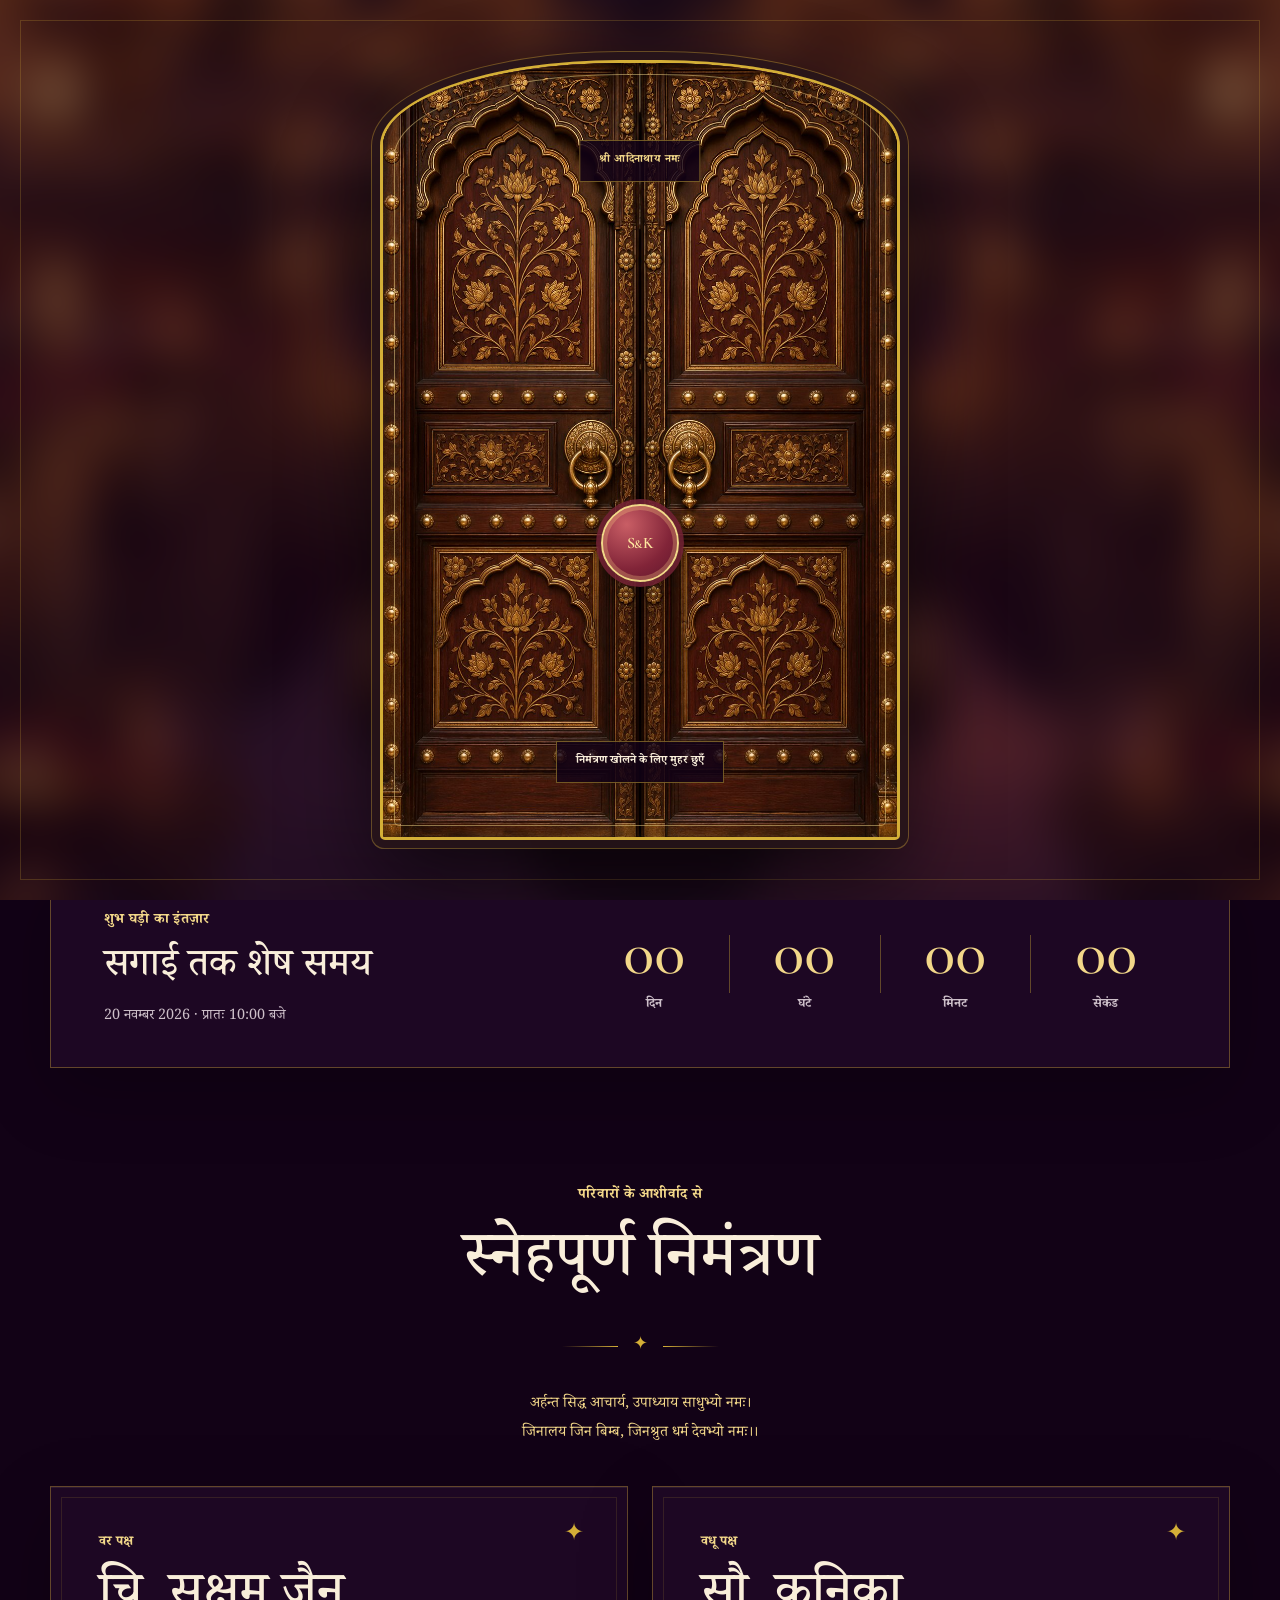
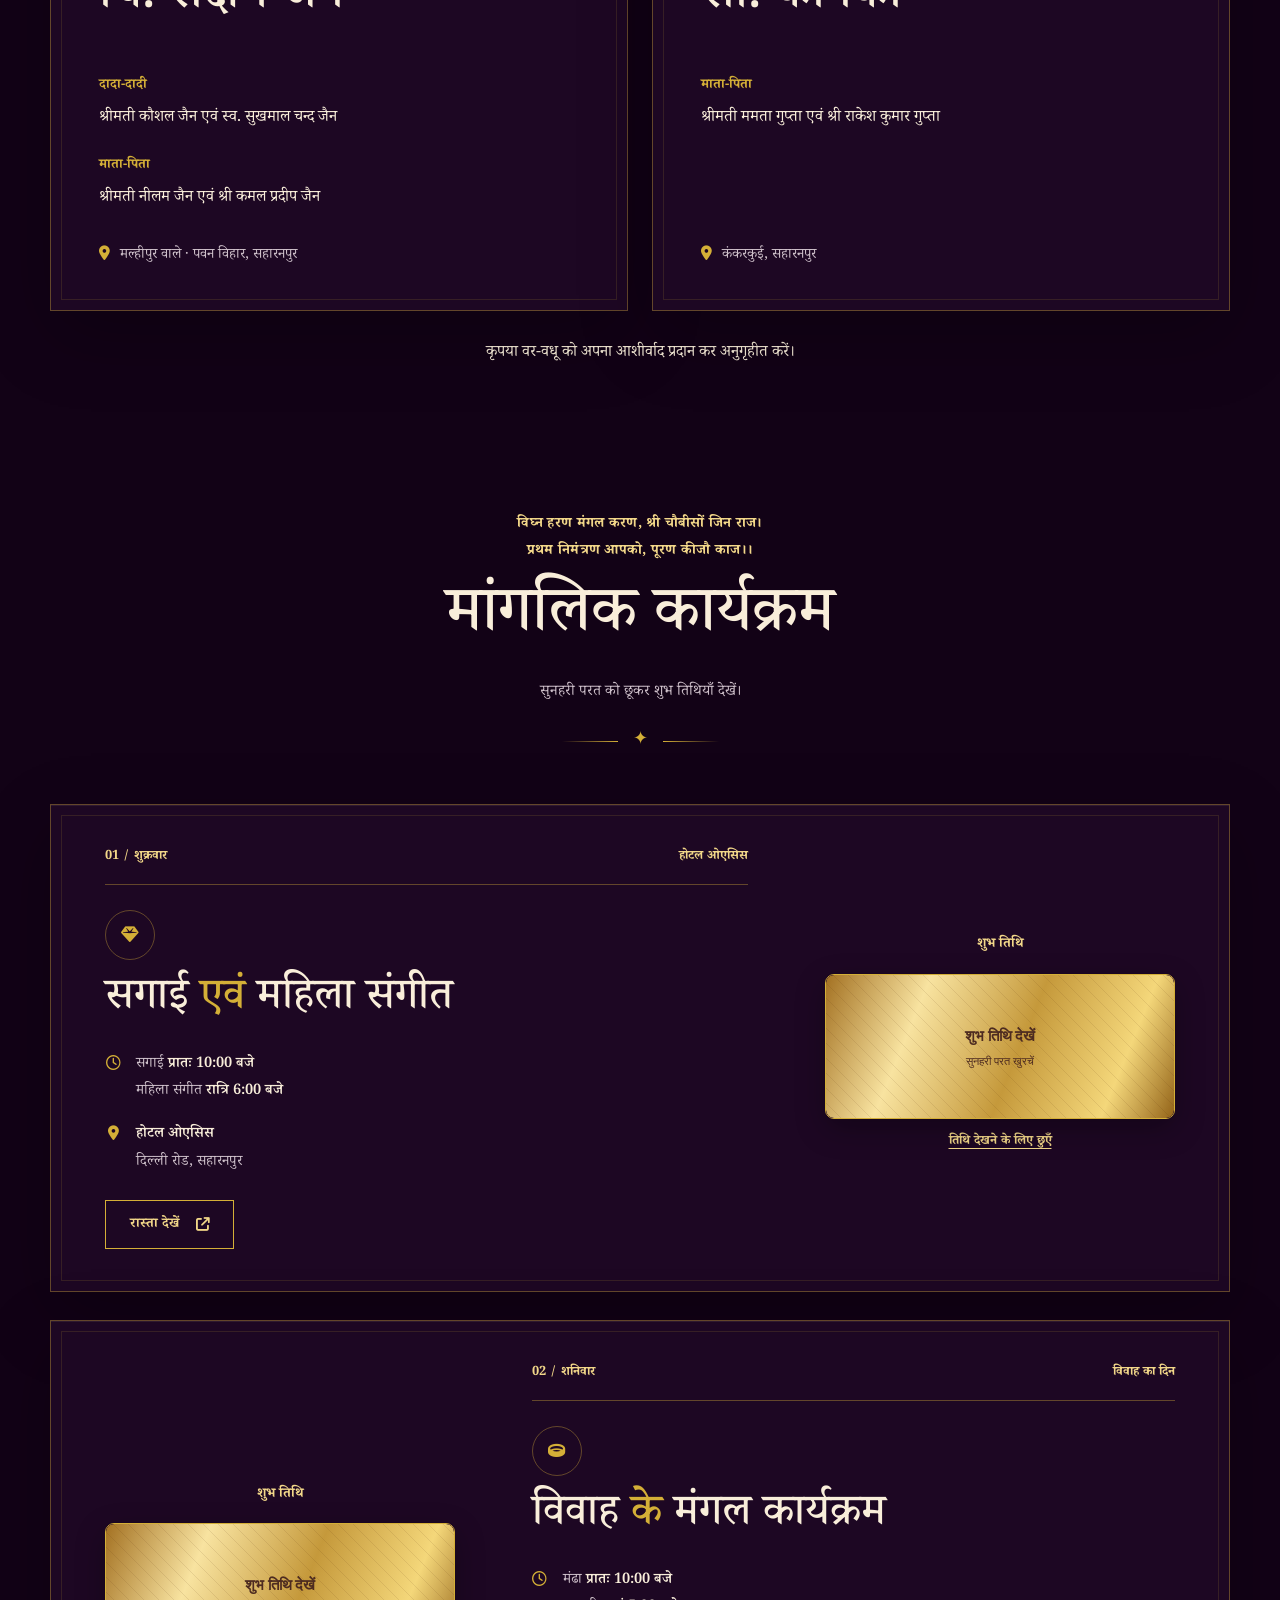
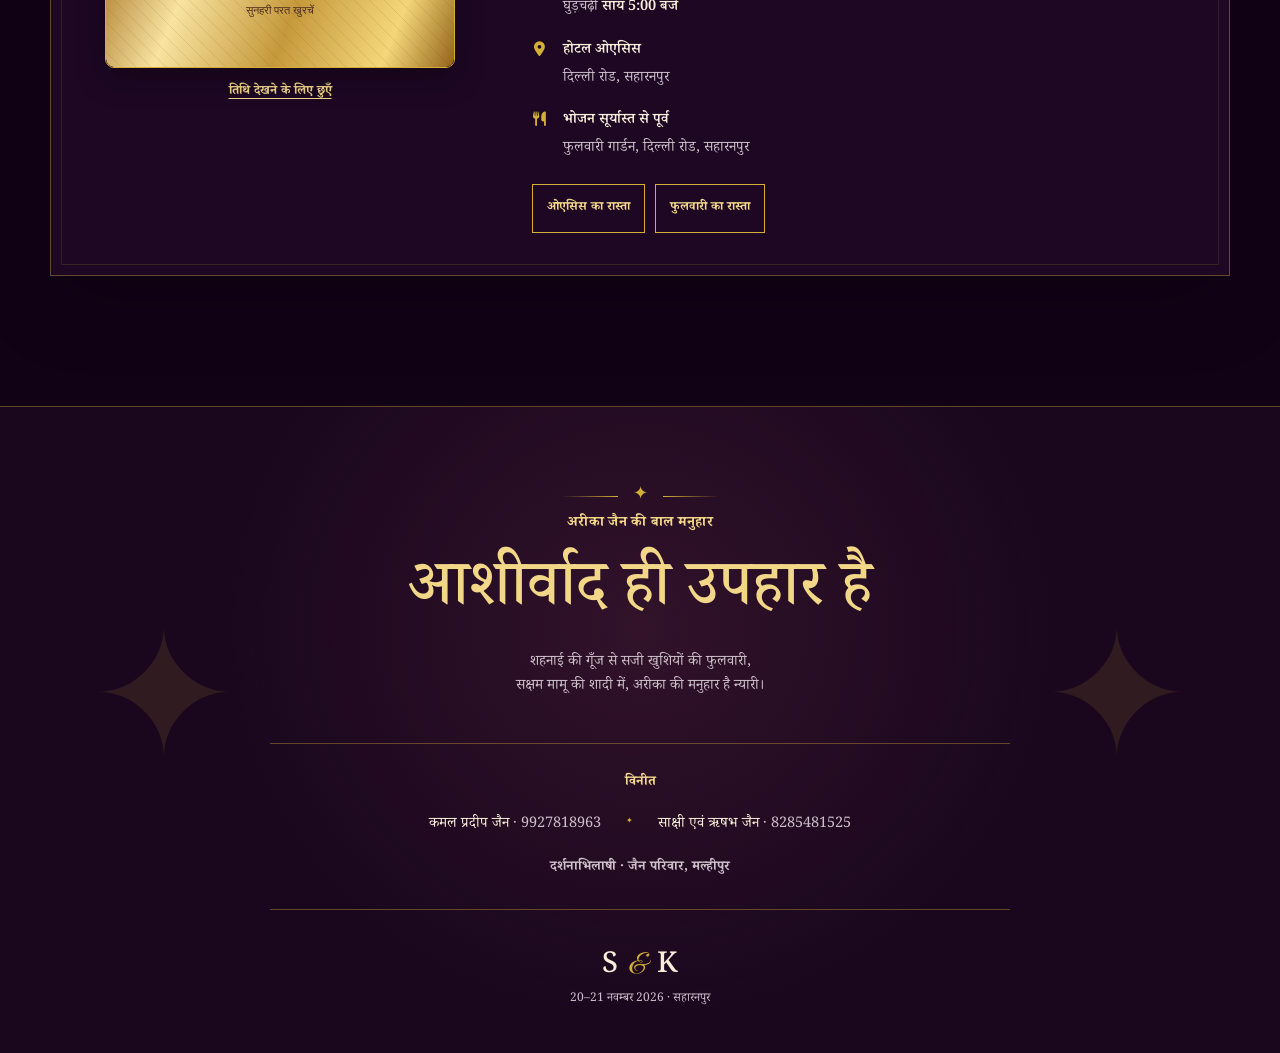
==== commit 359089af: "Update invitation with final Hindi programme and music" ====
--- a/index.html
+++ b/index.html
@@ -1,17 +1,17 @@
 <!doctype html>
-<html lang="en">
+<html lang="hi">
   <head>
     <meta charset="UTF-8" />
     <meta name="viewport" content="width=device-width, initial-scale=1" />
     <meta name="theme-color" content="#120216" />
     <meta
       name="description"
-      content="Celebrate the wedding of Saksham and Kanika in Saharanpur on 20 and 21 November 2026."
+      content="सक्षम एवं कनिका के शुभ विवाह का डिजिटल निमंत्रण और 20–21 नवम्बर 2026 के कार्यक्रम।"
     />
-    <title>Saksham &amp; Kanika | Wedding Invitation</title>
+    <title>सक्षम एवं कनिका | विवाह निमंत्रण</title>
     <link rel="preconnect" href="https://fonts.googleapis.com" />
     <link rel="preconnect" href="https://fonts.gstatic.com" crossorigin />
-    <link rel="stylesheet" href="https://fonts.googleapis.com/css2?family=Cormorant+Garamond:wght@400;500;600&family=DM+Sans:wght@400;500;600;700&family=Great+Vibes&display=swap" />
+    <link rel="stylesheet" href="https://fonts.googleapis.com/css2?family=Cormorant+Garamond:wght@400;500;600&family=DM+Sans:wght@400;500;600;700&family=Great+Vibes&family=Noto+Serif+Devanagari:wght@400;500;600;700&display=swap" />
     <link rel="stylesheet" href="style.css" />
     <noscript>
       <style>
@@ -21,9 +21,9 @@
     </noscript>
   </head>
   <body class="is-locked">
-    <div class="invite-gate" id="invite-gate" aria-label="Open the wedding invitation">
+    <div class="invite-gate" id="invite-gate" aria-label="विवाह निमंत्रण खोलें">
       <div class="gate-inner">
-        <p class="gate-kicker">A celebration awaits</p>
+        <p class="gate-kicker">श्री आदिनाथाय नमः</p>
         <div class="gate-reveal" aria-hidden="true"></div>
         <div class="gate-doors" aria-hidden="true">
           <div class="gate-door gate-door--left"></div>
@@ -31,53 +31,53 @@
         </div>
         <button class="wax-seal" id="open-invitation" type="button" aria-controls="invitation">
           <span class="wax-seal__monogram" aria-hidden="true">S<span>&amp;</span>K</span>
-          <span class="sr-only">Open invitation</span>
+          <span class="sr-only">निमंत्रण खोलें</span>
         </button>
-        <p class="gate-prompt">Tap the seal to open your invitation</p>
+        <p class="gate-prompt">निमंत्रण खोलने के लिए मुहर छुएँ</p>
       </div>
     </div>
 
     <main id="invitation">
       <header class="site-header">
-        <a class="brand" href="#top" aria-label="Saksham and Kanika, back to top">S <span>&amp;</span> K</a>
-        <nav class="site-nav" aria-label="Main navigation">
-          <a href="#families">Our families</a>
-          <a href="#celebrations">Celebrations</a>
+        <a class="brand" href="#top" aria-label="सक्षम और कनिका, ऊपर जाएँ">S <span>&amp;</span> K</a>
+        <nav class="site-nav" aria-label="मुख्य नेविगेशन">
+          <a href="#families">परिवार</a>
+          <a href="#celebrations">कार्यक्रम</a>
         </nav>
-        <span class="header-date">20—21 NOV 2026</span>
+        <span class="header-date">20–21 नवम्बर 2026</span>
       </header>
 
       <section class="hero" id="top" aria-labelledby="couple-name">
         <div class="hero__ornament hero__ornament--left" aria-hidden="true">✦</div>
         <div class="hero__ornament hero__ornament--right" aria-hidden="true">✦</div>
         <div class="hero__content">
-          <p class="invocation">Shri Adinathay Namah</p>
-          <div class="flourish" aria-hidden="true"><span></span>✦<span></span></div>
-          <p class="hero__eyebrow">Together with their families</p>
-          <h1 id="couple-name"><span class="hero__name">Saksham</span><span class="hero__ampersand">&amp;</span><span class="hero__name">Kanika</span></h1>
-          <p class="hero__message">Request the pleasure of your company as they begin a beautiful new chapter together.</p>
-          <div class="hero__details" aria-label="Wedding dates and location">
-            <span><i class="fa-regular fa-calendar" aria-hidden="true"></i> 20 &amp; 21 November 2026</span>
+          <p class="invocation">श्री आदिनाथाय नमः</p>
+          <div class="flourish" aria-hidden="true"><span></span>✦<span></span></div>
+          <p class="hero__eyebrow">आदिनाथ प्रभु की असीम कृपा से</p>
+          <h1 id="couple-name"><span class="hero__name">सक्षम</span><span class="hero__ampersand">&amp;</span><span class="hero__name">कनिका</span></h1>
+          <p class="hero__message">सक्षम एवं कनिका के शुभ विवाह के उपलक्ष्य में आपको सादर आमंत्रित करते हैं। आपकी गरिमामयी उपस्थिति और आशीर्वाद की अभिलाषा है।</p>
+          <div class="hero__details" aria-label="विवाह की तिथियाँ और स्थान">
+            <span><i class="fa-regular fa-calendar" aria-hidden="true"></i> 20 एवं 21 नवम्बर 2026</span>
             <span class="hero__details-separator" aria-hidden="true"></span>
-            <span><i class="fa-solid fa-location-dot" aria-hidden="true"></i> Saharanpur, Uttar Pradesh</span>
-          </div>
-          <a class="button button--gold" href="#celebrations">Explore the celebrations <i class="fa-solid fa-arrow-down" aria-hidden="true"></i></a>
-        </div>
-        <div class="hero__scroll-cue" aria-hidden="true"><span></span> Scroll to discover</div>
+            <span><i class="fa-solid fa-location-dot" aria-hidden="true"></i> सहारनपुर, उत्तर प्रदेश</span>
+          </div>
+          <a class="button button--gold" href="#celebrations">मांगलिक कार्यक्रम देखें <i class="fa-solid fa-arrow-down" aria-hidden="true"></i></a>
+        </div>
+        <div class="hero__scroll-cue" aria-hidden="true"><span></span> नीचे देखें</div>
       </section>
 
       <section class="countdown-section section-shell" aria-labelledby="countdown-title">
         <div class="countdown-panel frosted-panel">
           <div class="countdown-panel__intro">
-            <p class="section-kicker">The moment draws near</p>
-            <h2 id="countdown-title">Counting down to our first celebration</h2>
-            <p>20 November 2026 · 11:00 AM IST</p>
-          </div>
-          <div class="countdown" role="timer" aria-label="Time until Sagai and Lunch">
-            <div class="countdown__unit"><strong id="days">00</strong><span>Days</span></div>
-            <div class="countdown__unit"><strong id="hours">00</strong><span>Hours</span></div>
-            <div class="countdown__unit"><strong id="minutes">00</strong><span>Minutes</span></div>
-            <div class="countdown__unit"><strong id="seconds">00</strong><span>Seconds</span></div>
+            <p class="section-kicker">शुभ घड़ी का इंतज़ार</p>
+            <h2 id="countdown-title">सगाई तक शेष समय</h2>
+            <p>20 नवम्बर 2026 · प्रातः 10:00 बजे</p>
+          </div>
+          <div class="countdown" role="timer" aria-label="सगाई तक शेष समय">
+            <div class="countdown__unit"><strong id="days">00</strong><span>दिन</span></div>
+            <div class="countdown__unit"><strong id="hours">00</strong><span>घंटे</span></div>
+            <div class="countdown__unit"><strong id="minutes">00</strong><span>मिनट</span></div>
+            <div class="countdown__unit"><strong id="seconds">00</strong><span>सेकंड</span></div>
           </div>
           <p class="sr-only" id="countdown-announcement" aria-live="polite"></p>
         </div>
@@ -85,83 +85,89 @@
 
       <section class="families section-shell" id="families" aria-labelledby="families-title">
         <div class="section-heading">
-          <p class="section-kicker">Two families, one joyous beginning</p>
-          <h2 id="families-title">With the blessings of our families</h2>
-          <div class="flourish" aria-hidden="true"><span></span>✦<span></span></div>
-        </div>
+          <p class="section-kicker">परिवारों के आशीर्वाद से</p>
+          <h2 id="families-title">स्नेहपूर्ण निमंत्रण</h2>
+          <div class="flourish" aria-hidden="true"><span></span>✦<span></span></div>
+        </div>
+        <p class="family-verse">अर्हन्त सिद्ध आचार्य, उपाध्याय साधुभ्यो नमः।<br />जिनालय जिन बिम्ब, जिनश्रुत धर्म देवभ्यो नमः।।</p>
         <div class="family-grid">
           <article class="family-card frosted-panel">
             <div class="family-card__symbol" aria-hidden="true">✦</div>
-            <p class="family-card__label">The groom's family</p>
-            <h3>Saksham</h3>
+            <p class="family-card__label">वर पक्ष</p>
+            <h3>चि. सक्षम जैन</h3>
             <div class="family-card__detail">
-              <span>Grandparents</span>
-              <p>Smt. Kaushal &amp; Late Sukhmal Chand Jain</p>
+              <span>दादा-दादी</span>
+              <p>श्रीमती कौशल जैन एवं स्व. सुखमाल चन्द जैन</p>
             </div>
             <div class="family-card__detail">
-              <span>Parents</span>
-              <p>Smt. Neelam &amp; Shri Kamal Pradeep Jain</p>
-            </div>
-            <p class="family-card__address"><i class="fa-solid fa-location-dot" aria-hidden="true"></i> Pawan Vihar, Malhipur Road</p>
+              <span>माता-पिता</span>
+              <p>श्रीमती नीलम जैन एवं श्री कमल प्रदीप जैन</p>
+            </div>
+            <p class="family-card__address"><i class="fa-solid fa-location-dot" aria-hidden="true"></i> मल्हीपुर वाले · पवन विहार, सहारनपुर</p>
           </article>
           <article class="family-card frosted-panel">
             <div class="family-card__symbol" aria-hidden="true">✦</div>
-            <p class="family-card__label">The bride's family</p>
-            <h3>Kanika</h3>
+            <p class="family-card__label">वधू पक्ष</p>
+            <h3>सौ. कनिका</h3>
             <div class="family-card__detail">
-              <span>Parents</span>
-              <p>Smt. Mamta &amp; Shri Rakesh Kumar Gupta</p>
-            </div>
-            <p class="family-card__address"><i class="fa-solid fa-location-dot" aria-hidden="true"></i> Kokarpur</p>
-          </article>
-        </div>
+              <span>माता-पिता</span>
+              <p>श्रीमती ममता गुप्ता एवं श्री राकेश कुमार गुप्ता</p>
+            </div>
+            <p class="family-card__address"><i class="fa-solid fa-location-dot" aria-hidden="true"></i> कंकरकुई, सहारनपुर</p>
+          </article>
+        </div>
+        <p class="family-invitation">कृपया वर-वधू को अपना आशीर्वाद प्रदान कर अनुगृहीत करें।</p>
       </section>
 
       <section class="celebrations section-shell" id="celebrations" aria-labelledby="celebrations-title">
         <div class="section-heading">
-          <p class="section-kicker">Save the dates</p>
-          <h2 id="celebrations-title">The celebrations</h2>
-          <p>Join us for two days of joy, blessings and togetherness. Scratch the gold panels to reveal each date.</p>
+          <p class="section-kicker">विघ्न हरण मंगल करण, श्री चौबीसों जिन राज।<br />प्रथम निमंत्रण आपको, पूरण कीजौ काज।।</p>
+          <h2 id="celebrations-title">मांगलिक कार्यक्रम</h2>
+          <p>सुनहरी परत को छूकर शुभ तिथियाँ देखें।</p>
           <div class="flourish" aria-hidden="true"><span></span>✦<span></span></div>
         </div>
         <div class="itinerary">
           <article class="event-card frosted-panel">
-            <div class="event-card__topline"><span>01 / Friday</span><span>The celebration begins</span></div>
+            <div class="event-card__topline"><span>01 / शुक्रवार</span><span>होटल ओएसिस</span></div>
             <div class="event-card__icon" aria-hidden="true"><i class="fa-solid fa-gem"></i></div>
-            <h3>Sagai <span>&amp;</span> Lunch</h3>
+            <h3>सगाई <span>एवं</span> महिला संगीत</h3>
             <div class="scratch-date" data-scratch-date>
               <div class="scratch-date__surface">
-                <div class="scratch-date__answer" aria-label="Friday, 20 November 2026">
-                  <strong>20</strong><span>NOV<br />2026</span>
+                <div class="scratch-date__answer" aria-label="शुक्रवार, 20 नवम्बर 2026">
+                  <strong>20</strong><span>नवम्बर<br />2026</span>
                 </div>
-                <canvas class="scratch-date__canvas" role="button" tabindex="0" aria-label="Scratch to reveal the Sagai and Lunch date. Press Enter to reveal it."></canvas>
+                <canvas class="scratch-date__canvas" role="button" tabindex="0" aria-label="20 नवम्बर की तिथि देखने के लिए खुरचें या एंटर दबाएँ"></canvas>
               </div>
-              <button class="scratch-date__shortcut" type="button">Tap to reveal date</button>
+              <button class="scratch-date__shortcut" type="button">तिथि देखने के लिए छुएँ</button>
             </div>
             <div class="event-card__meta">
-              <p><i class="fa-regular fa-clock" aria-hidden="true"></i><span>Starting at <strong>11:00 AM</strong></span></p>
-              <p><i class="fa-solid fa-location-dot" aria-hidden="true"></i><span><strong>Hotel Oasis</strong><br />Delhi Road, Saharanpur</span></p>
-            </div>
-            <a class="button button--outline" href="https://google.com" target="_blank" rel="noopener noreferrer" aria-label="Open navigation for Hotel Oasis in a new tab">Get directions <i class="fa-solid fa-arrow-up-right-from-square" aria-hidden="true"></i></a>
+              <p><i class="fa-regular fa-clock" aria-hidden="true"></i><span>सगाई <strong>प्रातः 10:00 बजे</strong><br />महिला संगीत <strong>रात्रि 6:00 बजे</strong></span></p>
+              <p><i class="fa-solid fa-location-dot" aria-hidden="true"></i><span><strong>होटल ओएसिस</strong><br />दिल्ली रोड, सहारनपुर</span></p>
+            </div>
+            <a class="button button--outline" href="https://www.google.com/maps/search/?api=1&amp;query=Hotel+Oasis+Delhi+Road+Saharanpur" target="_blank" rel="noopener noreferrer" aria-label="होटल ओएसिस का रास्ता नई टैब में देखें">रास्ता देखें <i class="fa-solid fa-arrow-up-right-from-square" aria-hidden="true"></i></a>
           </article>
           <article class="event-card frosted-panel">
-            <div class="event-card__topline"><span>02 / Saturday</span><span>The wedding day</span></div>
+            <div class="event-card__topline"><span>02 / शनिवार</span><span>विवाह का दिन</span></div>
             <div class="event-card__icon" aria-hidden="true"><i class="fa-solid fa-ring"></i></div>
-            <h3>Swagat Barat <span>&amp;</span> Wedding Dinner</h3>
+            <h3>विवाह <span>के</span> मंगल कार्यक्रम</h3>
             <div class="scratch-date" data-scratch-date>
               <div class="scratch-date__surface">
-                <div class="scratch-date__answer" aria-label="Saturday, 21 November 2026">
-                  <strong>21</strong><span>NOV<br />2026</span>
+                <div class="scratch-date__answer" aria-label="शनिवार, 21 नवम्बर 2026">
+                  <strong>21</strong><span>नवम्बर<br />2026</span>
                 </div>
-                <canvas class="scratch-date__canvas" role="button" tabindex="0" aria-label="Scratch to reveal the Swagat Barat and Wedding Dinner date. Press Enter to reveal it."></canvas>
+                <canvas class="scratch-date__canvas" role="button" tabindex="0" aria-label="21 नवम्बर की तिथि देखने के लिए खुरचें या एंटर दबाएँ"></canvas>
               </div>
-              <button class="scratch-date__shortcut" type="button">Tap to reveal date</button>
+              <button class="scratch-date__shortcut" type="button">तिथि देखने के लिए छुएँ</button>
             </div>
             <div class="event-card__meta">
-              <p><i class="fa-regular fa-clock" aria-hidden="true"></i><span>Starting at <strong>07:00 PM</strong></span></p>
-              <p><i class="fa-solid fa-location-dot" aria-hidden="true"></i><span><strong>Phulwari Garden</strong><br />Delhi Road, Saharanpur</span></p>
-            </div>
-            <a class="button button--outline" href="https://google.com" target="_blank" rel="noopener noreferrer" aria-label="Open navigation for Phulwari Garden in a new tab">Get directions <i class="fa-solid fa-arrow-up-right-from-square" aria-hidden="true"></i></a>
+              <p><i class="fa-regular fa-clock" aria-hidden="true"></i><span>मंढा <strong>प्रातः 10:00 बजे</strong><br />घुड़चढ़ी <strong>सायं 5:00 बजे</strong></span></p>
+              <p><i class="fa-solid fa-location-dot" aria-hidden="true"></i><span><strong>होटल ओएसिस</strong><br />दिल्ली रोड, सहारनपुर</span></p>
+              <p><i class="fa-solid fa-utensils" aria-hidden="true"></i><span><strong>भोजन सूर्यास्त से पूर्व</strong><br />फुलवारी गार्डन, दिल्ली रोड, सहारनपुर</span></p>
+            </div>
+            <div class="event-card__actions">
+              <a class="button button--outline" href="https://www.google.com/maps/search/?api=1&amp;query=Hotel+Oasis+Delhi+Road+Saharanpur" target="_blank" rel="noopener noreferrer" aria-label="होटल ओएसिस का रास्ता नई टैब में देखें">ओएसिस का रास्ता</a>
+              <a class="button button--outline" href="https://www.google.com/maps/search/?api=1&amp;query=Phulwari+Garden+Delhi+Road+Saharanpur" target="_blank" rel="noopener noreferrer" aria-label="फुलवारी गार्डन का रास्ता नई टैब में देखें">फुलवारी का रास्ता</a>
+            </div>
           </article>
         </div>
       </section>
@@ -169,28 +175,27 @@
       <footer class="site-footer" aria-labelledby="footer-title">
         <div class="site-footer__inner section-shell">
           <div class="flourish" aria-hidden="true"><span></span>✦<span></span></div>
-          <p class="section-kicker">Your presence is our present</p>
-          <h2 id="footer-title">Blessings Only</h2>
-          <p class="site-footer__message">We can't wait to celebrate with you.</p>
+          <p class="section-kicker">अरीका जैन की बाल मनुहार</p>
+          <h2 id="footer-title">आशीर्वाद ही उपहार है</h2>
+          <p class="site-footer__message">शहनाई की गूँज से सजी खुशियों की फुलवारी,<br />सक्षम मामू की शादी में, अरीका की मनुहार है न्यारी।</p>
           <div class="well-wishers">
-            <p>With warm wishes from</p>
+            <p>विनीत</p>
             <ul>
-              <li><a href="tel:+919927018963">Kamal Pradeep Jain <span>· 9927018963</span></a></li>
-              <li>Rishabh Jain</li>
-              <li>Sakshi Jain</li>
-              <li>Arika Jain</li>
+              <li><a href="tel:+919927818963">कमल प्रदीप जैन <span>· 9927818963</span></a></li>
+              <li><a href="tel:+918285481525">साक्षी एवं ऋषभ जैन <span>· 8285481525</span></a></li>
             </ul>
-          </div>
-          <p class="site-footer__monogram" aria-label="Saksham and Kanika">S <span>&amp;</span> K</p>
-          <p class="site-footer__copyright">20—21 November 2026 · Saharanpur</p>
+            <p class="well-wishers__regards">दर्शनाभिलाषी · जैन परिवार, मल्हीपुर</p>
+          </div>
+          <p class="site-footer__monogram" aria-label="सक्षम और कनिका">S <span>&amp;</span> K</p>
+          <p class="site-footer__copyright">20–21 नवम्बर 2026 · सहारनपुर</p>
         </div>
       </footer>
     </main>
 
-    <audio id="background-music" src="assets/wedding-ambient.mp3" preload="none" loop></audio>
-    <button class="music-toggle" id="music-toggle" type="button" aria-label="Play background music" aria-pressed="false" hidden>
+    <audio id="background-music" src="assets/rhtdm-rain-theme.mp3" preload="none" loop></audio>
+    <button class="music-toggle" id="music-toggle" type="button" aria-label="संगीत चलाएँ" aria-pressed="false" hidden>
       <i class="fa-solid fa-volume-xmark" aria-hidden="true"></i>
-      <span>Music off</span>
+      <span>संगीत बंद</span>
     </button>
 
     <script src="app.js"></script>
--- a/style.css
+++ b/style.css
@@ -6,8 +6,8 @@
   --cream: #f9eeda;
   --muted: #cdbfc9;
   --line: rgba(212, 175, 55, 0.38);
-  --font-display: "Cormorant Garamond", Georgia, serif;
-  --font-body: "DM Sans", Arial, sans-serif;
+  --font-display: "Noto Serif Devanagari", Georgia, serif;
+  --font-body: "Noto Serif Devanagari", "DM Sans", Arial, sans-serif;
   --font-script: "Great Vibes", "Brush Script MT", cursive;
 }
 
@@ -126,13 +126,13 @@
   color: var(--gold-light);
   font-size: 0.68rem;
   font-weight: 700;
-  letter-spacing: 0.23em;
+  letter-spacing: 0.04em;
   text-transform: uppercase;
   transform: translateX(-50%);
 }
 
 .gate-kicker { top: 10%; }
-.gate-prompt { bottom: 7%; color: var(--cream); font-size: 0.6rem; letter-spacing: 0.13em; }
+.gate-prompt { bottom: 7%; color: var(--cream); font-size: 0.7rem; letter-spacing: 0; }
 .gate-reveal { position: absolute; z-index: 1; inset: 0; background: linear-gradient(rgba(18, 2, 22, 0.26), rgba(18, 2, 22, 0.55)), url("assets/palace-courtyard.jpg") center 27% / cover no-repeat; transform: scale(1.18); }
 .gate-doors { position: absolute; z-index: 3; inset: 0; display: flex; perspective: 1500px; }
 .gate-door { width: 50%; height: 100%; background-image: url("assets/palace-doors.jpg"); background-repeat: no-repeat; background-size: 200% 100%; backface-visibility: hidden; will-change: transform; }
@@ -160,7 +160,7 @@
 }
 
 .wax-seal:hover { filter: brightness(1.15); box-shadow: 0 0 0 5px rgba(116, 35, 53, 0.85), 0 0 30px rgba(212, 175, 55, 0.38), inset 0 0 0 4px rgba(255, 207, 135, 0.28); }
-.wax-seal__monogram { font: 600 1rem/1 var(--font-display); letter-spacing: -0.1em; padding-right: 0.1em; }
+.wax-seal__monogram { font: 600 1rem/1 "Cormorant Garamond", Georgia, serif; letter-spacing: -0.1em; padding-right: 0.1em; }
 .wax-seal__monogram span { font-size: 0.75em; letter-spacing: 0; }
 .invite-gate.is-opening .gate-door--left { transform: rotateY(-112deg); transition: transform 1250ms cubic-bezier(.64, 0, .2, 1); }
 .invite-gate.is-opening .gate-door--right { transform: rotateY(112deg); transition: transform 1250ms cubic-bezier(.64, 0, .2, 1); }
@@ -184,12 +184,12 @@
   border-bottom: 1px solid rgba(212, 175, 55, 0.18);
 }
 
-.brand { font: 600 1.7rem/1 var(--font-display); text-decoration: none; white-space: nowrap; }
+.brand { font: 600 1.7rem/1 "Cormorant Garamond", Georgia, serif; text-decoration: none; white-space: nowrap; }
 .brand span, .site-footer__monogram span { margin-inline: 0.1em; color: var(--gold); font-family: var(--font-script); font-weight: 400; }
 .site-nav { display: flex; align-items: center; gap: 32px; }
-.site-nav a { color: var(--cream); font-size: 0.72rem; font-weight: 600; letter-spacing: 0.16em; text-decoration: none; text-transform: uppercase; transition: color 200ms ease; }
+.site-nav a { color: var(--cream); font-size: 0.85rem; font-weight: 600; letter-spacing: 0; text-decoration: none; transition: color 200ms ease; }
 .site-nav a:hover, .well-wishers a:hover { color: var(--gold-light); }
-.header-date { color: var(--gold-light); font: 600 0.7rem/1.4 var(--font-body); letter-spacing: 0.18em; white-space: nowrap; }
+.header-date { color: var(--gold-light); font: 600 0.8rem/1.4 var(--font-body); white-space: nowrap; }
 
 .hero {
   position: relative;
@@ -216,13 +216,13 @@
 
 .hero::after { inset: 122px 49px 46px; border-color: rgba(212, 175, 55, 0.07); }
 .hero__content { position: relative; z-index: 1; width: min(100%, 1100px); }
-.invocation { margin: 0; color: var(--gold-light); font: 500 clamp(1.2rem, 2.2vw, 1.6rem)/1.5 var(--font-display); letter-spacing: 0.16em; }
+.invocation { margin: 0; color: var(--gold-light); font: 500 clamp(1.2rem, 2.2vw, 1.6rem)/1.5 var(--font-display); }
 .flourish { display: flex; align-items: center; justify-content: center; gap: 15px; color: var(--gold); font-size: 1.15rem; }
 .flourish span { width: 56px; height: 1px; background: linear-gradient(90deg, transparent, var(--gold)); }
 .flourish span:last-child { transform: rotate(180deg); }
 .hero .flourish { margin: 18px auto 27px; }
-.hero__eyebrow, .section-kicker { margin: 0; color: var(--gold-light); font-size: 0.68rem; font-weight: 700; letter-spacing: 0.29em; text-transform: uppercase; }
-.hero h1 { display: flex; align-items: baseline; justify-content: center; gap: clamp(0.7rem, 2vw, 1.7rem); margin: 13px 0 19px; font: 500 clamp(4.2rem, 8.1vw, 8rem)/1 var(--font-display); letter-spacing: -0.055em; text-shadow: 0 8px 40px rgba(0, 0, 0, 0.25); }
+.hero__eyebrow, .section-kicker { margin: 0; color: var(--gold-light); font-size: 0.9rem; font-weight: 700; letter-spacing: 0.02em; line-height: 1.9; }
+.hero h1 { display: flex; align-items: baseline; justify-content: center; gap: clamp(0.7rem, 2vw, 1.7rem); margin: 13px 0 19px; font: 500 clamp(3.8rem, 7vw, 7rem)/1.35 var(--font-display); text-shadow: 0 8px 40px rgba(0, 0, 0, 0.25); }
 .hero__name { white-space: nowrap; }
 .hero h1 .hero__ampersand { color: var(--gold-light); font: 400 0.77em/1 var(--font-script); letter-spacing: 0; transform: translateY(0.08em); }
 .hero__message { max-width: 590px; margin: 0 auto; color: var(--muted); font-size: clamp(0.91rem, 1.5vw, 1.05rem); line-height: 1.8; }
@@ -232,10 +232,10 @@
 .hero__ornament { position: absolute; z-index: 1; top: 46%; color: rgba(212, 175, 55, 0.35); font-size: clamp(2rem, 5vw, 4.5rem); }
 .hero__ornament--left { left: 7%; }
 .hero__ornament--right { right: 7%; }
-.hero__scroll-cue { position: absolute; bottom: 55px; display: flex; align-items: center; gap: 12px; color: var(--muted); font-size: 0.58rem; font-weight: 600; letter-spacing: 0.22em; text-transform: uppercase; }
+.hero__scroll-cue { position: absolute; bottom: 55px; display: flex; align-items: center; gap: 12px; color: var(--muted); font-size: 0.8rem; font-weight: 600; }
 .hero__scroll-cue span { width: 25px; height: 1px; background: var(--gold); }
 
-.button { display: inline-flex; align-items: center; justify-content: center; gap: 17px; min-height: 49px; padding: 14px 24px; border: 1px solid var(--gold); font-size: 0.69rem; font-weight: 700; letter-spacing: 0.16em; line-height: 1.4; text-align: center; text-decoration: none; text-transform: uppercase; transition: background 220ms ease, color 220ms ease, transform 220ms ease, box-shadow 220ms ease; }
+.button { display: inline-flex; align-items: center; justify-content: center; gap: 17px; min-height: 49px; padding: 11px 24px; border: 1px solid var(--gold); font-size: 0.84rem; font-weight: 700; line-height: 1.65; text-align: center; text-decoration: none; transition: background 220ms ease, color 220ms ease, transform 220ms ease, box-shadow 220ms ease; }
 .button:hover { transform: translateY(-3px); box-shadow: 0 12px 28px rgba(0, 0, 0, 0.22); }
 .button--gold { background: var(--gold); color: #1d0b1f; }
 .button--gold:hover { background: var(--gold-light); }
@@ -244,17 +244,17 @@
 
 .countdown-section { position: relative; z-index: 2; margin-top: -31px; }
 .countdown-panel { display: grid; grid-template-columns: minmax(250px, 1fr) minmax(450px, 1.35fr); align-items: center; gap: 40px; padding: 38px 53px; }
-.countdown-panel__intro h2 { margin: 8px 0 9px; font: 500 clamp(2rem, 3vw, 2.7rem)/1.08 var(--font-display); }
-.countdown-panel__intro > p:last-child { margin: 0; color: var(--muted); font-size: 0.76rem; letter-spacing: 0.1em; }
+.countdown-panel__intro h2 { margin: 8px 0 9px; font: 500 clamp(2rem, 3vw, 2.7rem)/1.4 var(--font-display); }
+.countdown-panel__intro > p:last-child { margin: 0; color: var(--muted); font-size: 0.9rem; }
 .countdown { display: flex; align-items: stretch; justify-content: space-between; gap: 10px; }
 .countdown__unit { position: relative; display: flex; flex: 1; flex-direction: column; align-items: center; min-width: 0; padding-inline: 5px; }
 .countdown__unit + .countdown__unit::before { content: ""; position: absolute; left: -5px; top: 14px; height: 58px; border-left: 1px solid var(--line); }
-.countdown__unit strong { color: var(--gold-light); font: 500 clamp(2.8rem, 5vw, 4.8rem)/1 var(--font-display); font-variant-numeric: tabular-nums; }
-.countdown__unit span { margin-top: 10px; color: var(--muted); font-size: 0.58rem; font-weight: 700; letter-spacing: 0.19em; text-transform: uppercase; }
+.countdown__unit strong { color: var(--gold-light); font: 500 clamp(2.8rem, 5vw, 4.8rem)/1 "Cormorant Garamond", Georgia, serif; font-variant-numeric: tabular-nums; }
+.countdown__unit span { margin-top: 10px; color: var(--muted); font-size: 0.8rem; font-weight: 700; }
 
 .families, .celebrations { padding-top: 115px; padding-bottom: 20px; scroll-margin-top: 30px; }
 .section-heading { max-width: 760px; margin: 0 auto 48px; text-align: center; }
-.section-heading h2 { margin: 10px 0 0; font: 500 clamp(2.9rem, 5vw, 4.4rem)/1.05 var(--font-display); }
+.section-heading h2 { margin: 10px 0 0; font: 500 clamp(2.7rem, 5vw, 4.2rem)/1.4 var(--font-display); }
 .section-heading > p:not(.section-kicker) { margin: 15px 0 0; color: var(--muted); font-size: 0.93rem; }
 .section-heading .flourish { margin-top: 22px; }
 .family-grid { display: grid; grid-template-columns: repeat(2, minmax(0, 1fr)); gap: 24px; }
@@ -262,53 +262,58 @@
 .family-card { position: relative; display: flex; flex-direction: column; min-height: 425px; padding: 46px 48px 42px; overflow: hidden; text-align: left; }
 .family-card::before, .event-card::before { content: ""; position: absolute; inset: 10px; border: 1px solid rgba(212, 175, 55, 0.14); pointer-events: none; }
 .family-card__symbol { position: absolute; top: 31px; right: 43px; color: var(--gold); font-size: 1.5rem; }
-.family-card__label { margin: 0 0 7px; color: var(--gold-light); font-size: 0.64rem; font-weight: 700; letter-spacing: 0.25em; text-transform: uppercase; }
-.family-card h3 { margin: 0 0 17px; font: 500 clamp(3.1rem, 5vw, 4.3rem)/1 var(--font-display); }
+.family-card__label { margin: 0 0 7px; color: var(--gold-light); font-size: 0.85rem; font-weight: 700; }
+.family-card h3 { margin: 0 0 17px; font: 500 clamp(2.6rem, 4vw, 3.5rem)/1.45 var(--font-display); }
 .family-card__detail { margin-top: 20px; }
-.family-card__detail span { color: var(--gold); font-size: 0.63rem; font-weight: 700; letter-spacing: 0.2em; text-transform: uppercase; }
-.family-card__detail p { max-width: 410px; margin: 6px 0 0; font-size: 0.9rem; line-height: 1.7; }
-.family-card__address { margin: auto 0 0; padding-top: 28px; color: var(--muted); font-size: 0.77rem; }
+.family-card__detail span { color: var(--gold); font-size: 0.85rem; font-weight: 700; }
+.family-card__detail p { max-width: 410px; margin: 6px 0 0; font-size: 1rem; line-height: 1.8; }
+.family-card__address { margin: auto 0 0; padding-top: 28px; color: var(--muted); font-size: 0.9rem; }
 .family-card__address i { margin-right: 6px; color: var(--gold); }
+.family-verse { margin: -20px auto 37px; color: var(--gold-light); font-size: 0.93rem; line-height: 2; text-align: center; }
+.family-invitation { margin: 30px auto 0; color: var(--cream); font-size: 1rem; text-align: center; }
 
 .celebrations { padding-top: 125px; padding-bottom: 130px; }
 .event-card { position: relative; display: grid; grid-template-columns: minmax(0, 1fr) minmax(280px, 350px); grid-template-areas: "top date" "icon date" "title date" "meta date" "button date"; column-gap: clamp(35px, 6vw, 85px); min-height: 410px; padding: 42px 54px; }
 .event-card:nth-child(even) { grid-template-columns: minmax(280px, 350px) minmax(0, 1fr); grid-template-areas: "date top" "date icon" "date title" "date meta" "date button"; }
-.event-card__topline { grid-area: top; display: flex; justify-content: space-between; gap: 15px; padding-bottom: 16px; border-bottom: 1px solid var(--line); color: var(--gold-light); font-size: 0.65rem; font-weight: 700; letter-spacing: 0.18em; text-transform: uppercase; }
+.event-card__topline { grid-area: top; display: flex; justify-content: space-between; gap: 15px; padding-bottom: 16px; border-bottom: 1px solid var(--line); color: var(--gold-light); font-size: 0.8rem; font-weight: 700; }
 .scratch-date { grid-area: date; align-self: center; justify-self: center; width: min(100%, 350px); margin: 0; text-align: center; }
-.scratch-date::before { content: "A date to remember"; display: block; margin-bottom: 17px; color: var(--gold-light); font-size: 0.64rem; font-weight: 700; letter-spacing: 0.23em; text-transform: uppercase; }
+.scratch-date::before { content: "शुभ तिथि"; display: block; margin-bottom: 17px; color: var(--gold-light); font-size: 0.85rem; font-weight: 700; }
 .scratch-date__surface { position: relative; height: 145px; overflow: hidden; border: 1px solid var(--gold); border-radius: 9px; box-shadow: 0 10px 30px rgba(0, 0, 0, 0.3), inset 0 0 0 4px rgba(212, 175, 55, 0.13); }
 .scratch-date__answer { display: flex; align-items: center; justify-content: center; gap: 15px; width: 100%; height: 100%; background: radial-gradient(circle at 50% 35%, #632143, #25092d 72%); color: var(--gold-light); }
-.scratch-date__answer strong { font: 500 5rem/1 var(--font-display); }
-.scratch-date__answer span { font: 600 0.85rem/1.6 var(--font-display); letter-spacing: 0.18em; text-align: left; }
+.scratch-date__answer strong { font: 500 5rem/1 "Cormorant Garamond", Georgia, serif; }
+.scratch-date__answer span { font: 600 0.95rem/1.8 var(--font-display); text-align: left; }
 .scratch-date__canvas { position: absolute; inset: 0; width: 100%; height: 100%; border-radius: 8px; cursor: crosshair; touch-action: none; transition: opacity 450ms ease; }
 .scratch-date.is-revealed .scratch-date__canvas { opacity: 0; pointer-events: none; }
-.scratch-date__shortcut { display: block; min-height: 38px; margin: 5px auto 0; padding: 3px 8px; border: 0; background: transparent; color: var(--gold-light); font-size: 0.63rem; font-weight: 700; letter-spacing: 0.13em; text-decoration: underline; text-underline-offset: 4px; text-transform: uppercase; cursor: pointer; }
+.scratch-date__shortcut { display: block; min-height: 38px; margin: 5px auto 0; padding: 3px 8px; border: 0; background: transparent; color: var(--gold-light); font-size: 0.8rem; font-weight: 700; text-decoration: underline; text-underline-offset: 4px; cursor: pointer; }
 .scratch-date.is-revealed .scratch-date__shortcut { cursor: default; opacity: 0.75; text-decoration: none; }
 .event-card__icon { grid-area: icon; display: grid; place-items: center; width: 50px; height: 50px; margin-top: 25px; border: 1px solid var(--line); border-radius: 50%; color: var(--gold); font-size: 1.1rem; }
-.event-card h3 { grid-area: title; margin: 12px 0 18px; font: 500 clamp(2.5rem, 4vw, 3.7rem)/1.02 var(--font-display); }
+.event-card h3 { grid-area: title; margin: 12px 0 18px; font: 500 clamp(2.1rem, 3.4vw, 3.1rem)/1.4 var(--font-display); }
 .event-card h3 span { color: var(--gold); }
 .event-card__meta { grid-area: meta; display: grid; gap: 15px; margin-bottom: 21px; }
-.event-card__meta p { display: flex; align-items: flex-start; gap: 15px; margin: 0; color: var(--muted); font-size: 0.82rem; line-height: 1.7; }
+.event-card__meta p { display: flex; align-items: flex-start; gap: 15px; margin: 0; color: var(--muted); font-size: 0.91rem; line-height: 1.9; }
 .event-card__meta i { width: 16px; margin-top: 5px; color: var(--gold); text-align: center; }
 .event-card__meta strong { color: var(--cream); font-weight: 600; }
-.event-card .button { grid-area: button; justify-self: start; align-self: end; margin-top: 3px; }
+.event-card > .button { grid-area: button; justify-self: start; align-self: end; margin-top: 3px; }
+.event-card__actions { grid-area: button; display: flex; flex-wrap: wrap; gap: 10px; align-self: end; }
+.event-card__actions .button { padding-inline: 14px; font-size: 0.78rem; }
 
 .site-footer { position: relative; overflow: hidden; border-top: 1px solid var(--line); background: radial-gradient(ellipse 40% 75% at 50% 34%, rgba(98, 43, 66, 0.32), transparent 80%), #1a071e; text-align: center; }
 .site-footer::before, .site-footer::after { content: "✦"; position: absolute; top: 50%; color: rgba(212, 175, 55, 0.12); font-size: 11rem; transform: translateY(-50%); }
 .site-footer::before { left: 7%; }
 .site-footer::after { right: 7%; }
 .site-footer__inner { position: relative; z-index: 1; padding-top: 75px; padding-bottom: 44px; }
-.site-footer h2 { margin: 8px 0 9px; color: var(--gold-light); font: 500 clamp(3.4rem, 6vw, 5.4rem)/1 var(--font-display); }
+.site-footer h2 { margin: 8px 0 9px; color: var(--gold-light); font: 500 clamp(2.6rem, 5vw, 4.2rem)/1.5 var(--font-display); }
 .site-footer__message { margin: 0; color: var(--muted); font-size: 0.91rem; }
 .well-wishers { margin: 45px auto 0; padding: 29px 0; max-width: 740px; border-top: 1px solid var(--line); border-bottom: 1px solid var(--line); }
-.well-wishers p { margin: 0 0 18px; color: var(--gold-light); font-size: 0.65rem; font-weight: 700; letter-spacing: 0.2em; text-transform: uppercase; }
+.well-wishers p { margin: 0 0 18px; color: var(--gold-light); font-size: 0.85rem; font-weight: 700; }
 .well-wishers ul { display: flex; flex-wrap: wrap; align-items: center; justify-content: center; gap: 13px 25px; margin: 0; padding: 0; list-style: none; }
-.well-wishers li { font-size: 0.79rem; }
+.well-wishers li { font-size: 0.91rem; }
 .well-wishers li + li::before { content: "✦"; margin-right: 25px; color: var(--gold); font-size: 0.47rem; vertical-align: middle; }
 .well-wishers a { text-decoration: none; transition: color 200ms ease; }
 .well-wishers a span { color: var(--muted); }
+.well-wishers .well-wishers__regards { margin: 22px 0 0; color: var(--muted); }
 .site-footer__monogram { margin: 39px 0 5px; font: 500 1.8rem/1.2 var(--font-display); }
-.site-footer__copyright { margin: 0; color: var(--muted); font-size: 0.61rem; letter-spacing: 0.17em; text-transform: uppercase; }
+.site-footer__copyright { margin: 0; color: var(--muted); font-size: 0.75rem; }
 .music-toggle {
   position: fixed;
   z-index: 30;
@@ -363,8 +368,8 @@
   .hero::before { inset: 85px 16px 24px; }
   .hero::after { inset: 92px 23px 31px; }
   .hero__ornament { display: none; }
-  .hero h1 { flex-direction: column; align-items: center; gap: 0; margin: 13px 0 15px; font-size: clamp(3.75rem, 13vw, 5.6rem); line-height: 0.82; }
-  .hero h1 .hero__ampersand { font-size: 0.78em; line-height: 0.82; transform: translateY(0.04em); }
+  .hero h1 { flex-direction: column; align-items: center; gap: 0; margin: 13px 0 15px; font-size: clamp(3.3rem, 12vw, 5.1rem); line-height: 1.2; }
+  .hero h1 .hero__ampersand { font-size: 0.78em; line-height: 0.7; transform: translateY(0.04em); }
   .hero__details { flex-direction: column; gap: 11px; margin: 23px auto 26px; padding: 12px 15px; font-size: 0.72rem; }
   .hero__details-separator { width: 30px; height: 1px; }
   .hero__scroll-cue { bottom: 43px; }
@@ -382,7 +387,7 @@
   .family-card { min-height: 0; padding: 38px 26px 39px; }
   .family-card__symbol { top: 24px; right: 29px; }
   .event-card { padding: 28px 26px 34px; }
-  .event-card h3 { font-size: clamp(2.3rem, 9vw, 3.2rem); }
+  .event-card h3 { font-size: clamp(2rem, 8vw, 2.8rem); }
   .scratch-date__surface { height: 126px; }
   .scratch-date__answer strong { font-size: 4.5rem; }
   .site-footer::before, .site-footer::after { display: none; }
@@ -393,7 +398,7 @@
   .invite-gate::after { inset: 8px; }
   .gate-inner { width: calc(100vw - 18px); height: calc(100svh - 18px); }
   .gate-kicker { top: 9%; font-size: 0.58rem; }
-  .gate-prompt { bottom: 7%; font-size: 0.54rem; }
+  .gate-prompt { bottom: 7%; font-size: 0.7rem; }
   .wax-seal { width: 66px; }
   .music-toggle { right: 14px; bottom: 14px; width: 46px; min-height: 46px; padding: 0; }
   .music-toggle span { display: none; }
@@ -402,7 +407,7 @@
 @media (max-width: 380px) {
   .site-nav a { font-size: 0.56rem; }
   .site-nav { gap: 10px; }
-  .hero h1 { font-size: 3.65rem; }
+  .hero h1 { font-size: 3.3rem; }
   .countdown-panel { padding-inline: 13px; }
   .countdown__unit strong { font-size: 1.8rem; }
   .event-card { padding-inline: 23px; }
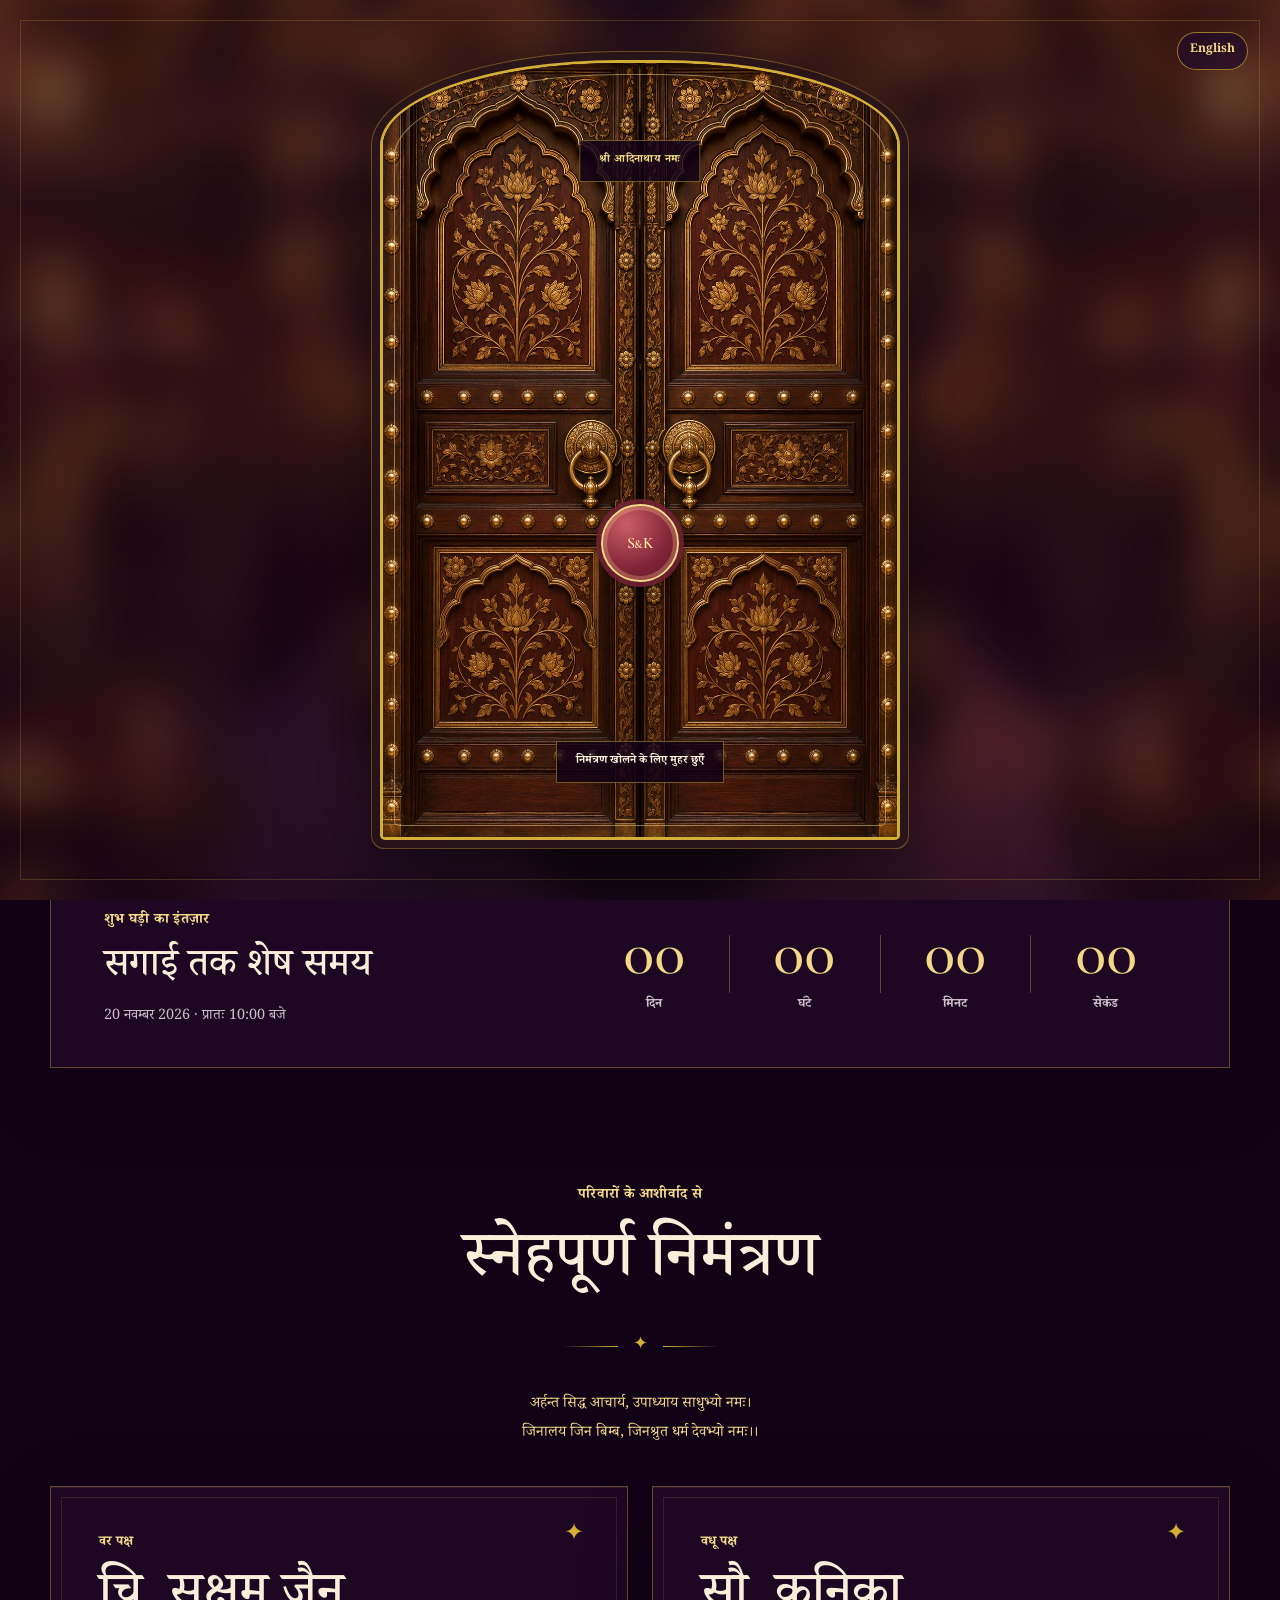
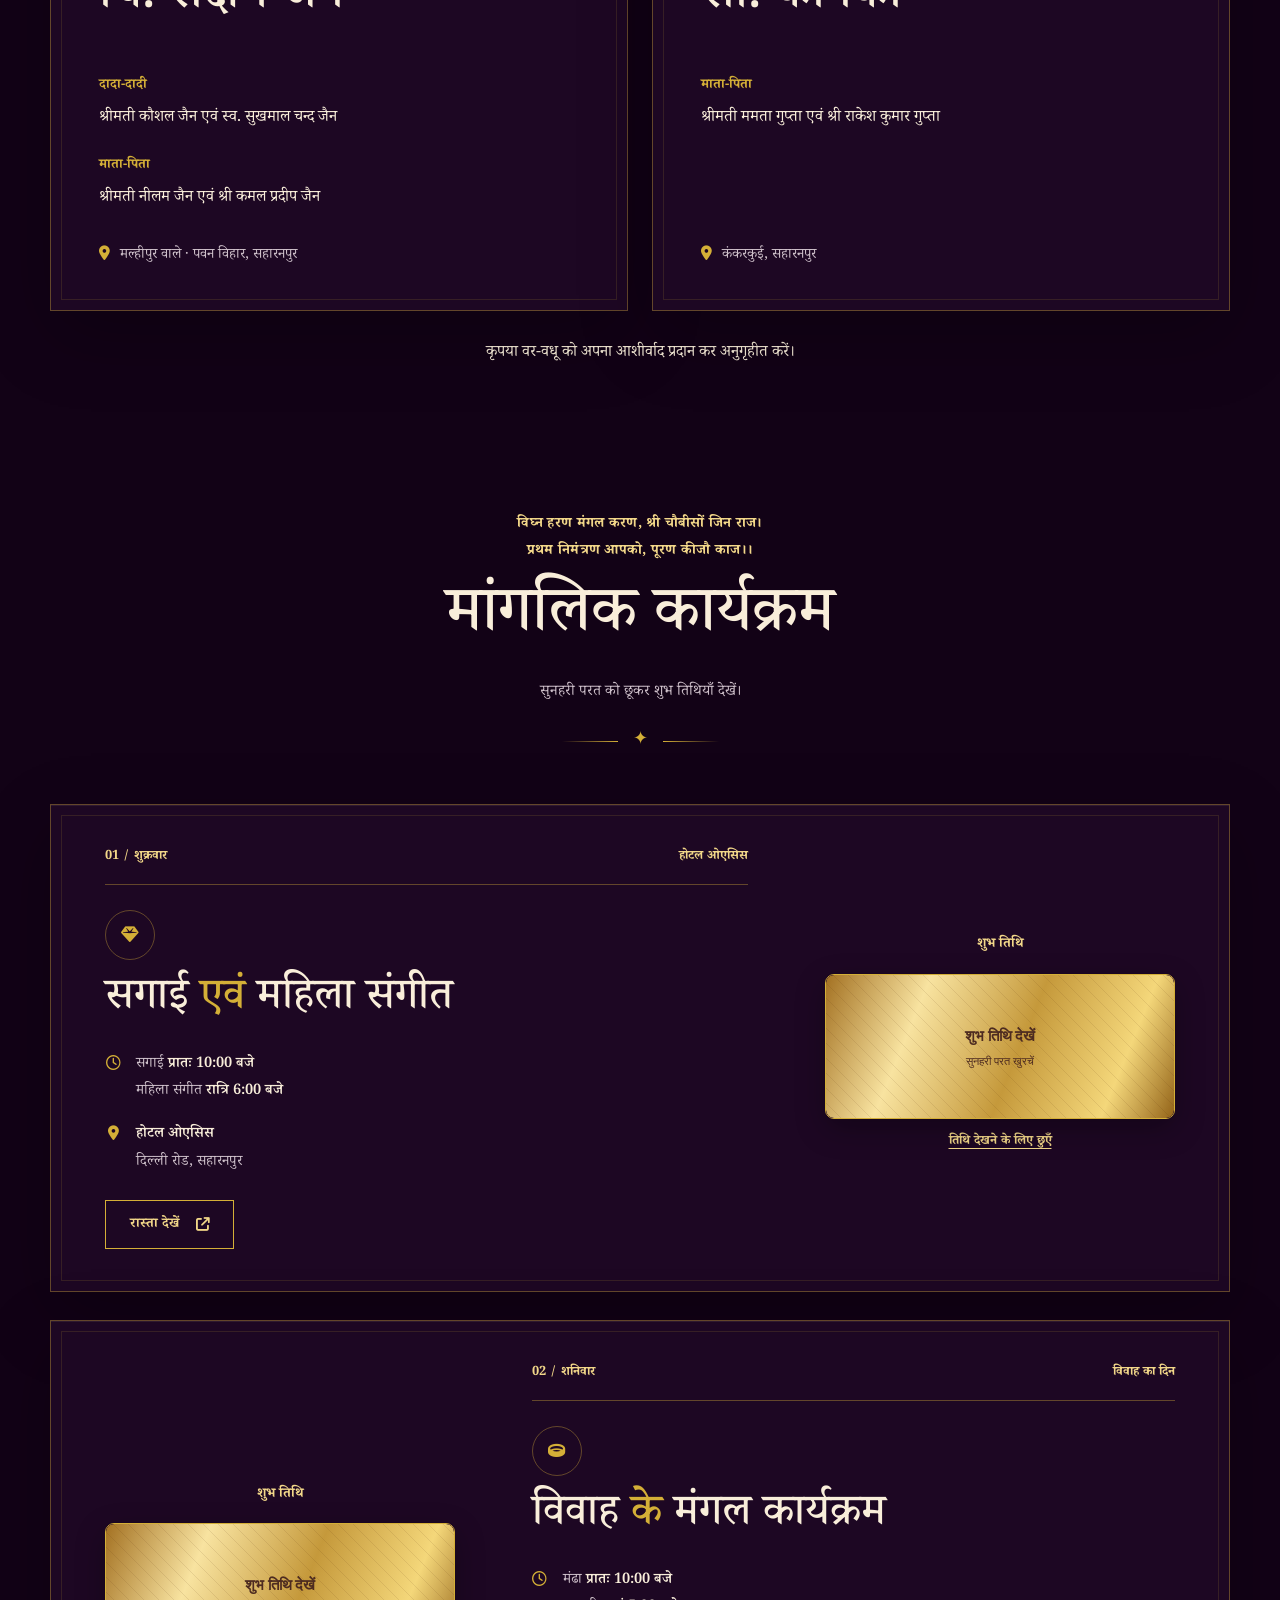
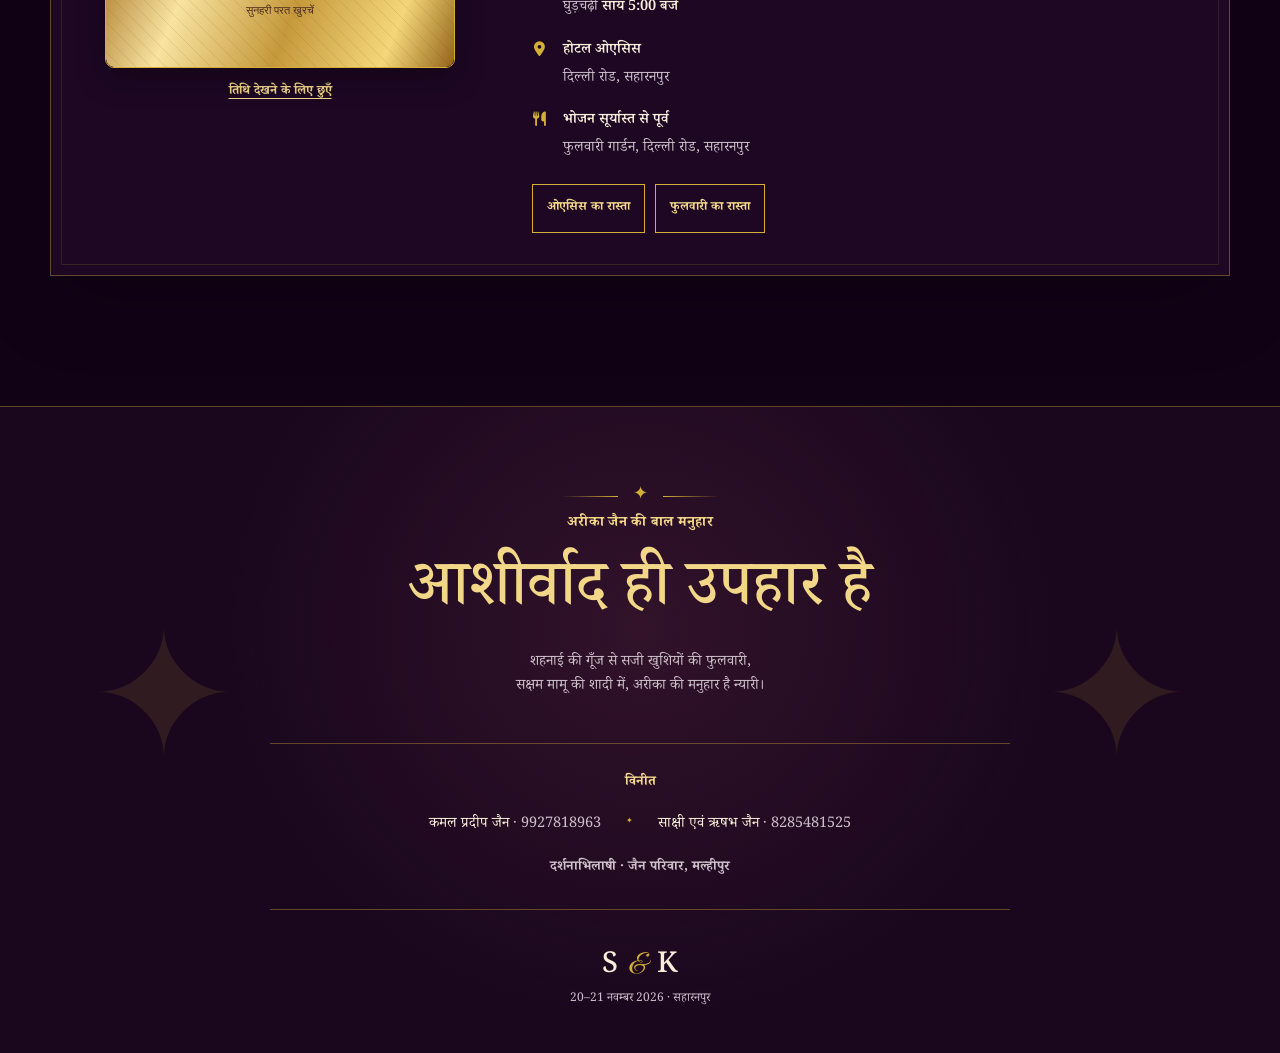
==== commit edc3ecdb: "Add bilingual invitation and precise venue directions" ====
--- a/index.html
+++ b/index.html
@@ -22,6 +22,7 @@
   </head>
   <body class="is-locked">
     <div class="invite-gate" id="invite-gate" aria-label="विवाह निमंत्रण खोलें">
+      <button class="language-toggle language-toggle--gate" type="button" lang="en" aria-label="Switch to English">English</button>
       <div class="gate-inner">
         <p class="gate-kicker">श्री आदिनाथाय नमः</p>
         <div class="gate-reveal" aria-hidden="true"></div>
@@ -44,6 +45,7 @@
           <a href="#families">परिवार</a>
           <a href="#celebrations">कार्यक्रम</a>
         </nav>
+        <button class="language-toggle" type="button" lang="en" aria-label="Switch to English">English</button>
         <span class="header-date">20–21 नवम्बर 2026</span>
       </header>
 
@@ -144,7 +146,7 @@
               <p><i class="fa-regular fa-clock" aria-hidden="true"></i><span>सगाई <strong>प्रातः 10:00 बजे</strong><br />महिला संगीत <strong>रात्रि 6:00 बजे</strong></span></p>
               <p><i class="fa-solid fa-location-dot" aria-hidden="true"></i><span><strong>होटल ओएसिस</strong><br />दिल्ली रोड, सहारनपुर</span></p>
             </div>
-            <a class="button button--outline" href="https://www.google.com/maps/search/?api=1&amp;query=Hotel+Oasis+Delhi+Road+Saharanpur" target="_blank" rel="noopener noreferrer" aria-label="होटल ओएसिस का रास्ता नई टैब में देखें">रास्ता देखें <i class="fa-solid fa-arrow-up-right-from-square" aria-hidden="true"></i></a>
+            <a class="button button--outline" href="https://www.google.com/maps/dir/?api=1&amp;destination=29.93384562380501%2C77.53257587415457" target="_blank" rel="noopener noreferrer" aria-label="होटल ओएसिस का रास्ता नई टैब में देखें">रास्ता देखें <i class="fa-solid fa-arrow-up-right-from-square" aria-hidden="true"></i></a>
           </article>
           <article class="event-card frosted-panel">
             <div class="event-card__topline"><span>02 / शनिवार</span><span>विवाह का दिन</span></div>
@@ -165,8 +167,8 @@
               <p><i class="fa-solid fa-utensils" aria-hidden="true"></i><span><strong>भोजन सूर्यास्त से पूर्व</strong><br />फुलवारी गार्डन, दिल्ली रोड, सहारनपुर</span></p>
             </div>
             <div class="event-card__actions">
-              <a class="button button--outline" href="https://www.google.com/maps/search/?api=1&amp;query=Hotel+Oasis+Delhi+Road+Saharanpur" target="_blank" rel="noopener noreferrer" aria-label="होटल ओएसिस का रास्ता नई टैब में देखें">ओएसिस का रास्ता</a>
-              <a class="button button--outline" href="https://www.google.com/maps/search/?api=1&amp;query=Phulwari+Garden+Delhi+Road+Saharanpur" target="_blank" rel="noopener noreferrer" aria-label="फुलवारी गार्डन का रास्ता नई टैब में देखें">फुलवारी का रास्ता</a>
+              <a class="button button--outline" href="https://www.google.com/maps/dir/?api=1&amp;destination=29.93384562380501%2C77.53257587415457" target="_blank" rel="noopener noreferrer" aria-label="होटल ओएसिस का रास्ता नई टैब में देखें">ओएसिस का रास्ता</a>
+              <a class="button button--outline" href="https://www.google.com/maps/dir/?api=1&amp;destination=29.9204462744376%2C77.51941862415396" target="_blank" rel="noopener noreferrer" aria-label="फुलवारी गार्डन का रास्ता नई टैब में देखें">फुलवारी का रास्ता</a>
             </div>
           </article>
         </div>
--- a/style.css
+++ b/style.css
@@ -189,6 +189,9 @@
 .site-nav { display: flex; align-items: center; gap: 32px; }
 .site-nav a { color: var(--cream); font-size: 0.85rem; font-weight: 600; letter-spacing: 0; text-decoration: none; transition: color 200ms ease; }
 .site-nav a:hover, .well-wishers a:hover { color: var(--gold-light); }
+.language-toggle { flex: 0 0 auto; min-height: 38px; padding: 5px 12px; border: 1px solid rgba(212, 175, 55, 0.65); border-radius: 999px; background: rgba(34, 10, 41, 0.72); color: var(--gold-light); font: 700 0.75rem/1.2 var(--font-body); cursor: pointer; transition: background 200ms ease, color 200ms ease; }
+.language-toggle:hover, .language-toggle:focus-visible { background: var(--gold); color: #1d0b1f; }
+.language-toggle--gate { position: absolute; z-index: 10; top: 32px; right: 32px; }
 .header-date { color: var(--gold-light); font: 600 0.8rem/1.4 var(--font-body); white-space: nowrap; }
 
 .hero {
@@ -278,6 +281,7 @@
 .event-card__topline { grid-area: top; display: flex; justify-content: space-between; gap: 15px; padding-bottom: 16px; border-bottom: 1px solid var(--line); color: var(--gold-light); font-size: 0.8rem; font-weight: 700; }
 .scratch-date { grid-area: date; align-self: center; justify-self: center; width: min(100%, 350px); margin: 0; text-align: center; }
 .scratch-date::before { content: "शुभ तिथि"; display: block; margin-bottom: 17px; color: var(--gold-light); font-size: 0.85rem; font-weight: 700; }
+html[lang="en"] .scratch-date::before { content: "Auspicious date"; }
 .scratch-date__surface { position: relative; height: 145px; overflow: hidden; border: 1px solid var(--gold); border-radius: 9px; box-shadow: 0 10px 30px rgba(0, 0, 0, 0.3), inset 0 0 0 4px rgba(212, 175, 55, 0.13); }
 .scratch-date__answer { display: flex; align-items: center; justify-content: center; gap: 15px; width: 100%; height: 100%; background: radial-gradient(circle at 50% 35%, #632143, #25092d 72%); color: var(--gold-light); }
 .scratch-date__answer strong { font: 500 5rem/1 "Cormorant Garamond", Georgia, serif; }
@@ -342,6 +346,10 @@
 .music-toggle:hover { background: rgba(88, 28, 69, 0.95); }
 .music-toggle i { font-size: 0.84rem; }
 
+html[lang="en"] { --font-display: "Cormorant Garamond", Georgia, serif; --font-body: "DM Sans", Arial, sans-serif; }
+html[lang="en"] .hero h1 { line-height: 1.1; }
+html[lang="en"] .family-card h3, html[lang="en"] .event-card h3 { line-height: 1.15; }
+
 @media (max-width: 900px) {
   .header-date { display: none; }
   .countdown-panel { grid-template-columns: 1fr; gap: 25px; text-align: center; }
@@ -364,6 +372,8 @@
   .site-nav { gap: 16px; }
   .site-nav a { font-size: 0.6rem; letter-spacing: 0.05em; }
   .brand { font-size: 1.4rem; }
+  .language-toggle { min-height: 35px; padding-inline: 9px; font-size: 0.68rem; }
+  .language-toggle--gate { top: 19px; right: 19px; }
   .hero { min-height: 750px; padding: 120px 25px 95px; }
   .hero::before { inset: 85px 16px 24px; }
   .hero::after { inset: 92px 23px 31px; }
@@ -411,6 +421,9 @@
   .countdown-panel { padding-inline: 13px; }
   .countdown__unit strong { font-size: 1.8rem; }
   .event-card { padding-inline: 23px; }
+  .site-nav { gap: 8px; }
+  .site-nav a { font-size: 0.54rem; }
+  .language-toggle { padding-inline: 7px; }
 }
 
 @media (prefers-reduced-motion: reduce) {
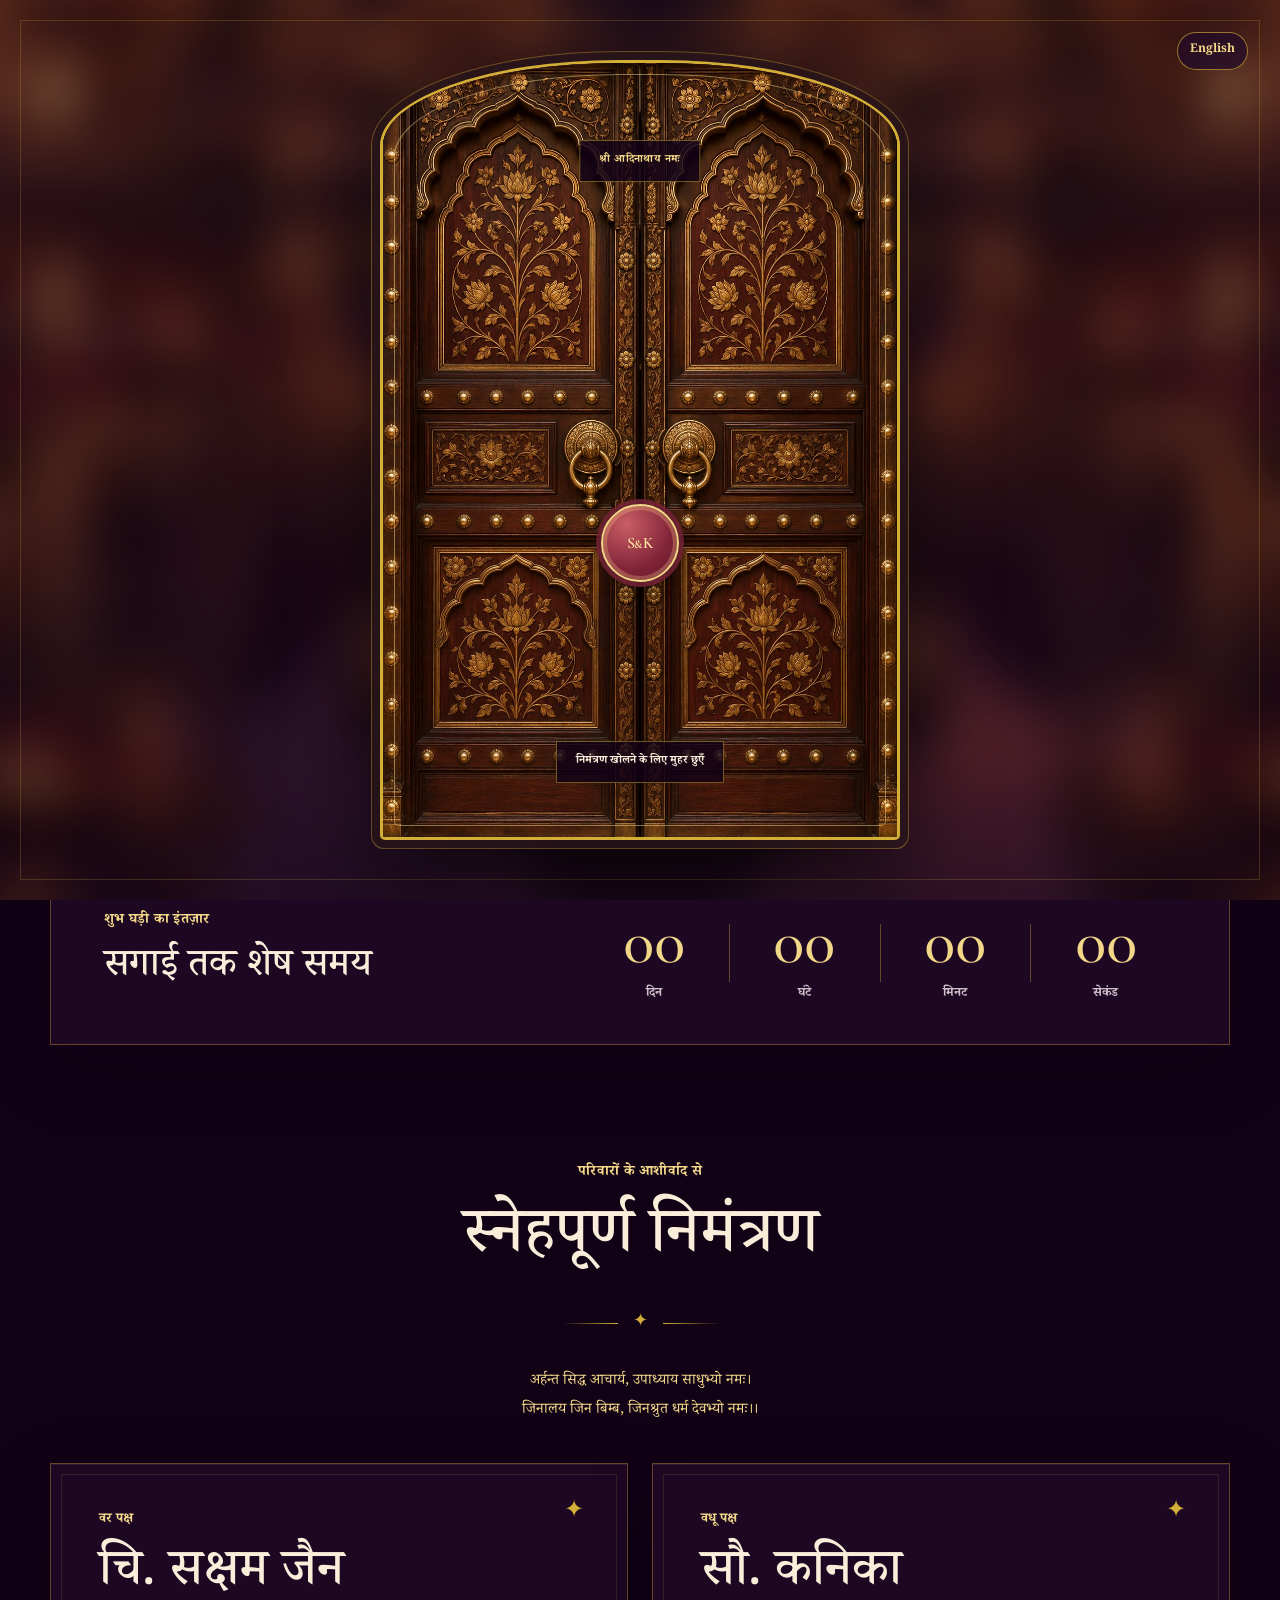
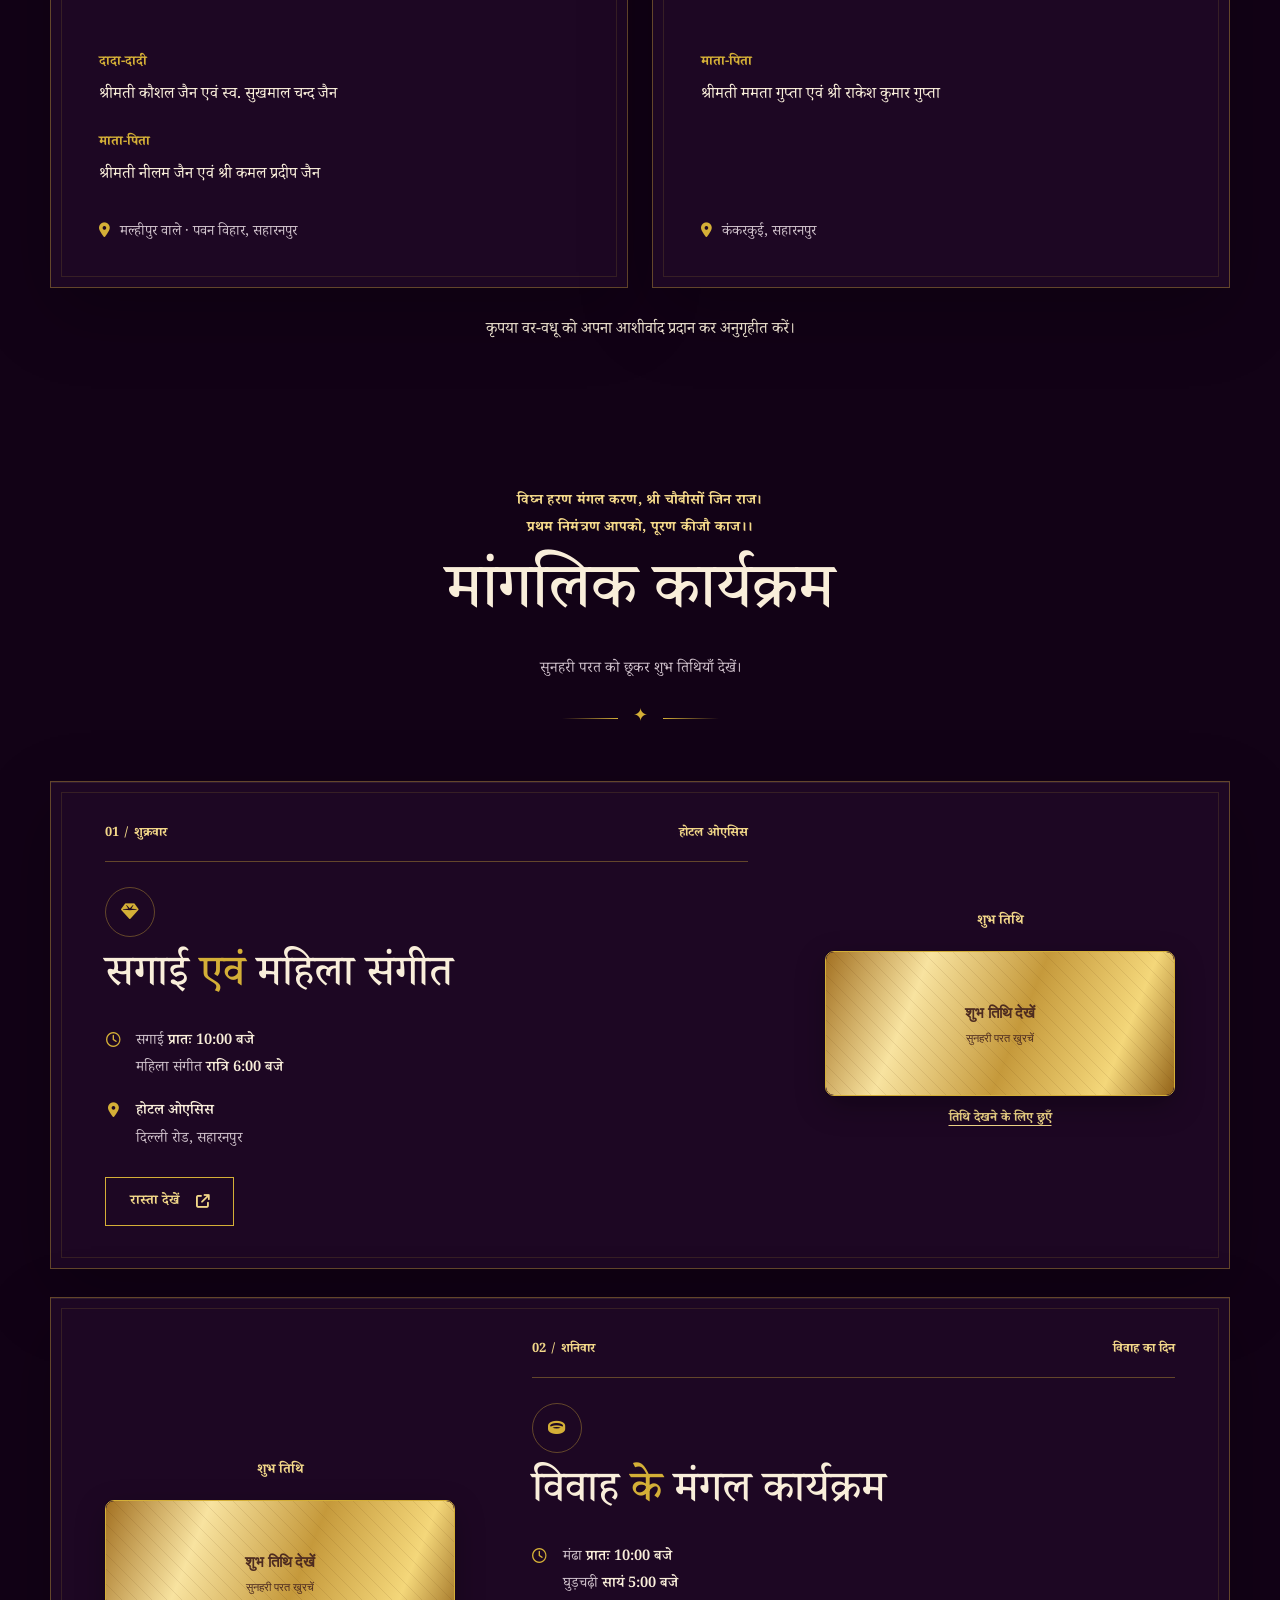
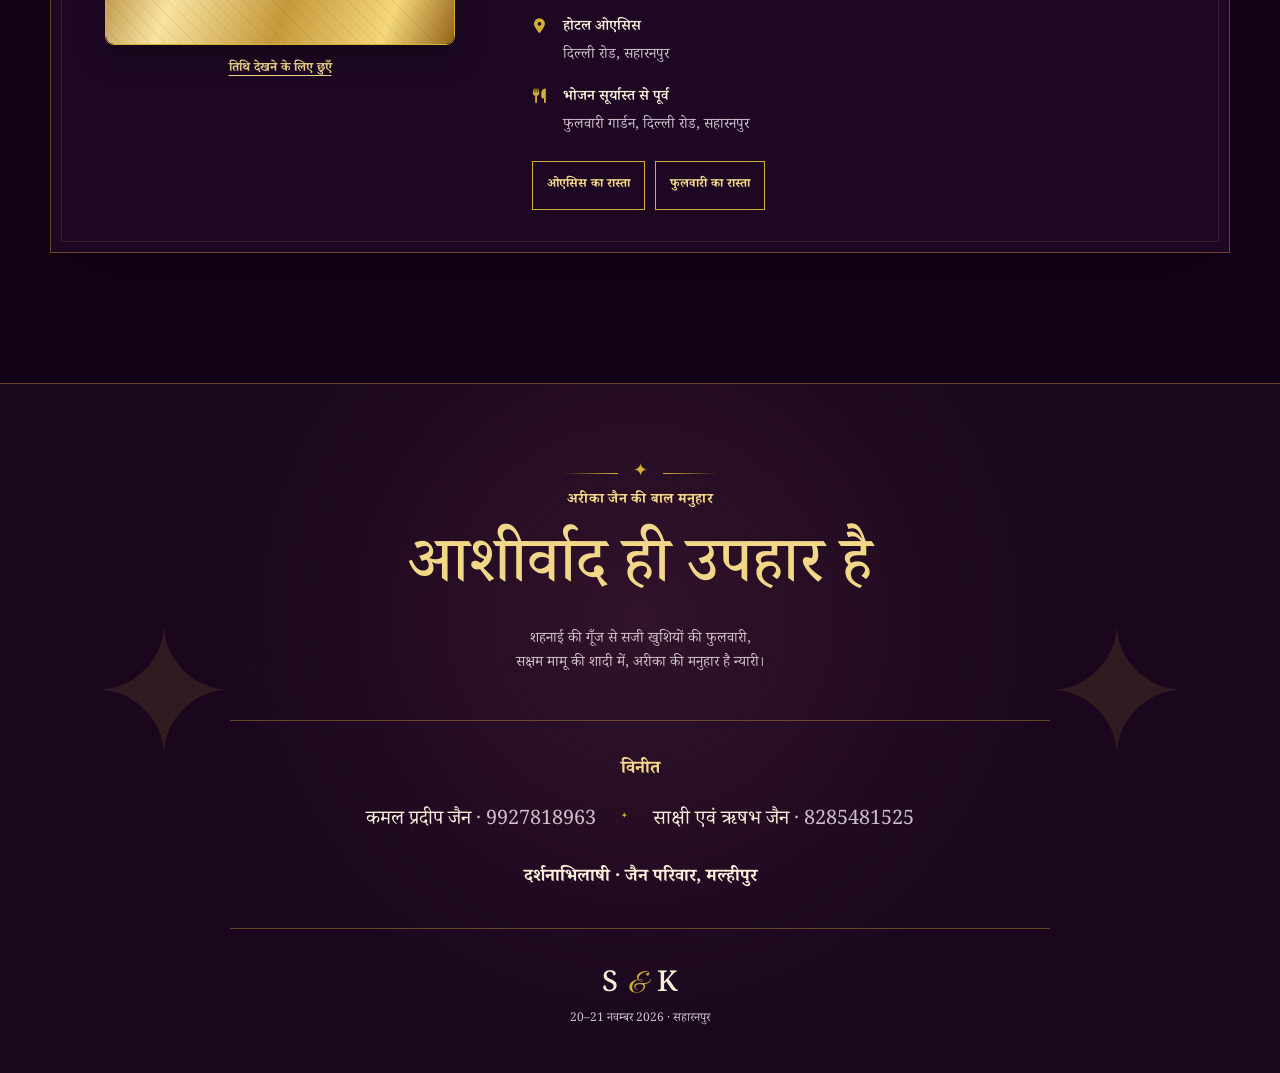
==== commit 34723b4d: "Refine hero reveal and enlarge family sign-off" ====
--- a/index.html
+++ b/index.html
@@ -12,7 +12,7 @@
     <link rel="preconnect" href="https://fonts.googleapis.com" />
     <link rel="preconnect" href="https://fonts.gstatic.com" crossorigin />
     <link rel="stylesheet" href="https://fonts.googleapis.com/css2?family=Cormorant+Garamond:wght@400;500;600&family=DM+Sans:wght@400;500;600;700&family=Great+Vibes&family=Noto+Serif+Devanagari:wght@400;500;600;700&display=swap" />
-    <link rel="stylesheet" href="style.css" />
+    <link rel="stylesheet" href="style.css?v=20261027-hero-reveal" />
     <noscript>
       <style>
         body { overflow: auto !important; }
@@ -24,7 +24,7 @@
     <div class="invite-gate" id="invite-gate" aria-label="विवाह निमंत्रण खोलें">
       <button class="language-toggle language-toggle--gate" type="button" lang="en" aria-label="Switch to English">English</button>
       <div class="gate-inner">
-        <p class="gate-kicker">श्री आदिनाथाय नमः</p>
+        <p class="gate-kicker" lang="hi">श्री आदिनाथाय नमः</p>
         <div class="gate-reveal" aria-hidden="true"></div>
         <div class="gate-doors" aria-hidden="true">
           <div class="gate-door gate-door--left"></div>
@@ -46,23 +46,17 @@
           <a href="#celebrations">कार्यक्रम</a>
         </nav>
         <button class="language-toggle" type="button" lang="en" aria-label="Switch to English">English</button>
-        <span class="header-date">20–21 नवम्बर 2026</span>
       </header>
 
       <section class="hero" id="top" aria-labelledby="couple-name">
         <div class="hero__ornament hero__ornament--left" aria-hidden="true">✦</div>
         <div class="hero__ornament hero__ornament--right" aria-hidden="true">✦</div>
         <div class="hero__content">
-          <p class="invocation">श्री आदिनाथाय नमः</p>
+          <p class="invocation" lang="hi">श्री आदिनाथाय नमः</p>
           <div class="flourish" aria-hidden="true"><span></span>✦<span></span></div>
           <p class="hero__eyebrow">आदिनाथ प्रभु की असीम कृपा से</p>
           <h1 id="couple-name"><span class="hero__name">सक्षम</span><span class="hero__ampersand">&amp;</span><span class="hero__name">कनिका</span></h1>
-          <p class="hero__message">सक्षम एवं कनिका के शुभ विवाह के उपलक्ष्य में आपको सादर आमंत्रित करते हैं। आपकी गरिमामयी उपस्थिति और आशीर्वाद की अभिलाषा है।</p>
-          <div class="hero__details" aria-label="विवाह की तिथियाँ और स्थान">
-            <span><i class="fa-regular fa-calendar" aria-hidden="true"></i> 20 एवं 21 नवम्बर 2026</span>
-            <span class="hero__details-separator" aria-hidden="true"></span>
-            <span><i class="fa-solid fa-location-dot" aria-hidden="true"></i> सहारनपुर, उत्तर प्रदेश</span>
-          </div>
+          <p class="hero__message">के शुभ विवाह के उपलक्ष्य में आपको सादर आमंत्रित करते हैं। आपकी गरिमामयी उपस्थिति और आशीर्वाद की अभिलाषा है।</p>
           <a class="button button--gold" href="#celebrations">मांगलिक कार्यक्रम देखें <i class="fa-solid fa-arrow-down" aria-hidden="true"></i></a>
         </div>
         <div class="hero__scroll-cue" aria-hidden="true"><span></span> नीचे देखें</div>
@@ -73,7 +67,6 @@
           <div class="countdown-panel__intro">
             <p class="section-kicker">शुभ घड़ी का इंतज़ार</p>
             <h2 id="countdown-title">सगाई तक शेष समय</h2>
-            <p>20 नवम्बर 2026 · प्रातः 10:00 बजे</p>
           </div>
           <div class="countdown" role="timer" aria-label="सगाई तक शेष समय">
             <div class="countdown__unit"><strong id="days">00</strong><span>दिन</span></div>
@@ -91,7 +84,7 @@
           <h2 id="families-title">स्नेहपूर्ण निमंत्रण</h2>
           <div class="flourish" aria-hidden="true"><span></span>✦<span></span></div>
         </div>
-        <p class="family-verse">अर्हन्त सिद्ध आचार्य, उपाध्याय साधुभ्यो नमः।<br />जिनालय जिन बिम्ब, जिनश्रुत धर्म देवभ्यो नमः।।</p>
+        <p class="family-verse" lang="hi">अर्हन्त सिद्ध आचार्य, उपाध्याय साधुभ्यो नमः।<br />जिनालय जिन बिम्ब, जिनश्रुत धर्म देवभ्यो नमः।।</p>
         <div class="family-grid">
           <article class="family-card frosted-panel">
             <div class="family-card__symbol" aria-hidden="true">✦</div>
@@ -123,7 +116,7 @@
 
       <section class="celebrations section-shell" id="celebrations" aria-labelledby="celebrations-title">
         <div class="section-heading">
-          <p class="section-kicker">विघ्न हरण मंगल करण, श्री चौबीसों जिन राज।<br />प्रथम निमंत्रण आपको, पूरण कीजौ काज।।</p>
+          <p class="section-kicker" lang="hi">विघ्न हरण मंगल करण, श्री चौबीसों जिन राज।<br />प्रथम निमंत्रण आपको, पूरण कीजौ काज।।</p>
           <h2 id="celebrations-title">मांगलिक कार्यक्रम</h2>
           <p>सुनहरी परत को छूकर शुभ तिथियाँ देखें।</p>
           <div class="flourish" aria-hidden="true"><span></span>✦<span></span></div>
@@ -146,7 +139,7 @@
               <p><i class="fa-regular fa-clock" aria-hidden="true"></i><span>सगाई <strong>प्रातः 10:00 बजे</strong><br />महिला संगीत <strong>रात्रि 6:00 बजे</strong></span></p>
               <p><i class="fa-solid fa-location-dot" aria-hidden="true"></i><span><strong>होटल ओएसिस</strong><br />दिल्ली रोड, सहारनपुर</span></p>
             </div>
-            <a class="button button--outline" href="https://www.google.com/maps/dir/?api=1&amp;destination=29.93384562380501%2C77.53257587415457" target="_blank" rel="noopener noreferrer" aria-label="होटल ओएसिस का रास्ता नई टैब में देखें">रास्ता देखें <i class="fa-solid fa-arrow-up-right-from-square" aria-hidden="true"></i></a>
+            <a class="button button--outline" href="https://maps.app.goo.gl/59yho4oXMvFEP2h67" target="_blank" rel="noopener noreferrer" aria-label="होटल ओएसिस का रास्ता नई टैब में देखें">रास्ता देखें <i class="fa-solid fa-arrow-up-right-from-square" aria-hidden="true"></i></a>
           </article>
           <article class="event-card frosted-panel">
             <div class="event-card__topline"><span>02 / शनिवार</span><span>विवाह का दिन</span></div>
@@ -167,8 +160,8 @@
               <p><i class="fa-solid fa-utensils" aria-hidden="true"></i><span><strong>भोजन सूर्यास्त से पूर्व</strong><br />फुलवारी गार्डन, दिल्ली रोड, सहारनपुर</span></p>
             </div>
             <div class="event-card__actions">
-              <a class="button button--outline" href="https://www.google.com/maps/dir/?api=1&amp;destination=29.93384562380501%2C77.53257587415457" target="_blank" rel="noopener noreferrer" aria-label="होटल ओएसिस का रास्ता नई टैब में देखें">ओएसिस का रास्ता</a>
-              <a class="button button--outline" href="https://www.google.com/maps/dir/?api=1&amp;destination=29.9204462744376%2C77.51941862415396" target="_blank" rel="noopener noreferrer" aria-label="फुलवारी गार्डन का रास्ता नई टैब में देखें">फुलवारी का रास्ता</a>
+              <a class="button button--outline" href="https://maps.app.goo.gl/59yho4oXMvFEP2h67" target="_blank" rel="noopener noreferrer" aria-label="होटल ओएसिस का रास्ता नई टैब में देखें">ओएसिस का रास्ता</a>
+              <a class="button button--outline" href="https://maps.app.goo.gl/JwhNiWKZuV4RtiJP8" target="_blank" rel="noopener noreferrer" aria-label="फुलवारी गार्डन का रास्ता नई टैब में देखें">फुलवारी का रास्ता</a>
             </div>
           </article>
         </div>
@@ -183,8 +176,8 @@
           <div class="well-wishers">
             <p>विनीत</p>
             <ul>
-              <li><a href="tel:+919927818963">कमल प्रदीप जैन <span>· 9927818963</span></a></li>
-              <li><a href="tel:+918285481525">साक्षी एवं ऋषभ जैन <span>· 8285481525</span></a></li>
+              <li><a href="tel:+919927818963">कमल प्रदीप जैन <span>9927818963</span></a></li>
+              <li><a href="tel:+918285481525">साक्षी एवं ऋषभ जैन <span>8285481525</span></a></li>
             </ul>
             <p class="well-wishers__regards">दर्शनाभिलाषी · जैन परिवार, मल्हीपुर</p>
           </div>
@@ -200,7 +193,7 @@
       <span>संगीत बंद</span>
     </button>
 
-    <script src="app.js"></script>
+    <script src="app.js?v=20261027-hero-reveal"></script>
     <script src="https://cdnjs.cloudflare.com/ajax/libs/gsap/3.12.5/gsap.min.js" async></script>
     <link rel="stylesheet" href="https://cdnjs.cloudflare.com/ajax/libs/font-awesome/6.5.2/css/all.min.css" />
   </body>
--- a/style.css
+++ b/style.css
@@ -192,7 +192,6 @@
 .language-toggle { flex: 0 0 auto; min-height: 38px; padding: 5px 12px; border: 1px solid rgba(212, 175, 55, 0.65); border-radius: 999px; background: rgba(34, 10, 41, 0.72); color: var(--gold-light); font: 700 0.75rem/1.2 var(--font-body); cursor: pointer; transition: background 200ms ease, color 200ms ease; }
 .language-toggle:hover, .language-toggle:focus-visible { background: var(--gold); color: #1d0b1f; }
 .language-toggle--gate { position: absolute; z-index: 10; top: 32px; right: 32px; }
-.header-date { color: var(--gold-light); font: 600 0.8rem/1.4 var(--font-body); white-space: nowrap; }
 
 .hero {
   position: relative;
@@ -229,9 +228,7 @@
 .hero__name { white-space: nowrap; }
 .hero h1 .hero__ampersand { color: var(--gold-light); font: 400 0.77em/1 var(--font-script); letter-spacing: 0; transform: translateY(0.08em); }
 .hero__message { max-width: 590px; margin: 0 auto; color: var(--muted); font-size: clamp(0.91rem, 1.5vw, 1.05rem); line-height: 1.8; }
-.hero__details { display: flex; align-items: center; justify-content: center; gap: 25px; width: max-content; max-width: 100%; margin: 33px auto 34px; padding: 15px 24px; border-block: 1px solid var(--line); color: var(--cream); font-size: 0.8rem; letter-spacing: 0.04em; }
-.hero__details i { margin-right: 8px; color: var(--gold); }
-.hero__details-separator { width: 1px; height: 22px; background: var(--line); }
+.hero__content > .button { margin-top: 34px; }
 .hero__ornament { position: absolute; z-index: 1; top: 46%; color: rgba(212, 175, 55, 0.35); font-size: clamp(2rem, 5vw, 4.5rem); }
 .hero__ornament--left { left: 7%; }
 .hero__ornament--right { right: 7%; }
@@ -248,7 +245,6 @@
 .countdown-section { position: relative; z-index: 2; margin-top: -31px; }
 .countdown-panel { display: grid; grid-template-columns: minmax(250px, 1fr) minmax(450px, 1.35fr); align-items: center; gap: 40px; padding: 38px 53px; }
 .countdown-panel__intro h2 { margin: 8px 0 9px; font: 500 clamp(2rem, 3vw, 2.7rem)/1.4 var(--font-display); }
-.countdown-panel__intro > p:last-child { margin: 0; color: var(--muted); font-size: 0.9rem; }
 .countdown { display: flex; align-items: stretch; justify-content: space-between; gap: 10px; }
 .countdown__unit { position: relative; display: flex; flex: 1; flex-direction: column; align-items: center; min-width: 0; padding-inline: 5px; }
 .countdown__unit + .countdown__unit::before { content: ""; position: absolute; left: -5px; top: 14px; height: 58px; border-left: 1px solid var(--line); }
@@ -308,14 +304,15 @@
 .site-footer__inner { position: relative; z-index: 1; padding-top: 75px; padding-bottom: 44px; }
 .site-footer h2 { margin: 8px 0 9px; color: var(--gold-light); font: 500 clamp(2.6rem, 5vw, 4.2rem)/1.5 var(--font-display); }
 .site-footer__message { margin: 0; color: var(--muted); font-size: 0.91rem; }
-.well-wishers { margin: 45px auto 0; padding: 29px 0; max-width: 740px; border-top: 1px solid var(--line); border-bottom: 1px solid var(--line); }
-.well-wishers p { margin: 0 0 18px; color: var(--gold-light); font-size: 0.85rem; font-weight: 700; }
+.well-wishers { margin: 45px auto 0; padding: 35px 0; max-width: 820px; border-top: 1px solid var(--line); border-bottom: 1px solid var(--line); }
+.well-wishers p { margin: 0 0 20px; color: var(--gold-light); font-size: 1.12rem; font-weight: 700; }
 .well-wishers ul { display: flex; flex-wrap: wrap; align-items: center; justify-content: center; gap: 13px 25px; margin: 0; padding: 0; list-style: none; }
-.well-wishers li { font-size: 0.91rem; }
+.well-wishers li { font-size: clamp(1.08rem, 2vw, 1.24rem); line-height: 1.7; }
 .well-wishers li + li::before { content: "✦"; margin-right: 25px; color: var(--gold); font-size: 0.47rem; vertical-align: middle; }
 .well-wishers a { text-decoration: none; transition: color 200ms ease; }
 .well-wishers a span { color: var(--muted); }
-.well-wishers .well-wishers__regards { margin: 22px 0 0; color: var(--muted); }
+.well-wishers a span::before { content: " · "; }
+.well-wishers .well-wishers__regards { margin: 26px 0 0; color: var(--cream); font-size: 1.12rem; }
 .site-footer__monogram { margin: 39px 0 5px; font: 500 1.8rem/1.2 var(--font-display); }
 .site-footer__copyright { margin: 0; color: var(--muted); font-size: 0.75rem; }
 .music-toggle {
@@ -347,11 +344,11 @@
 .music-toggle i { font-size: 0.84rem; }
 
 html[lang="en"] { --font-display: "Cormorant Garamond", Georgia, serif; --font-body: "DM Sans", Arial, sans-serif; }
+html[lang="en"] [lang="hi"] { font-family: "Noto Serif Devanagari", Georgia, serif; }
 html[lang="en"] .hero h1 { line-height: 1.1; }
 html[lang="en"] .family-card h3, html[lang="en"] .event-card h3 { line-height: 1.15; }
 
 @media (max-width: 900px) {
-  .header-date { display: none; }
   .countdown-panel { grid-template-columns: 1fr; gap: 25px; text-align: center; }
   .countdown-panel__intro { max-width: 490px; margin: auto; }
   .family-card { padding-inline: 26px; }
@@ -380,8 +377,7 @@
   .hero__ornament { display: none; }
   .hero h1 { flex-direction: column; align-items: center; gap: 0; margin: 13px 0 15px; font-size: clamp(3.3rem, 12vw, 5.1rem); line-height: 1.2; }
   .hero h1 .hero__ampersand { font-size: 0.78em; line-height: 0.7; transform: translateY(0.04em); }
-  .hero__details { flex-direction: column; gap: 11px; margin: 23px auto 26px; padding: 12px 15px; font-size: 0.72rem; }
-  .hero__details-separator { width: 30px; height: 1px; }
+  .hero__content > .button { margin-top: 27px; }
   .hero__scroll-cue { bottom: 43px; }
   .countdown-section { margin-top: -18px; }
   .countdown-panel { padding: 29px 20px 31px; }
@@ -404,6 +400,8 @@
   .site-footer__inner { padding-top: 62px; }
   .well-wishers ul { flex-direction: column; gap: 11px; }
   .well-wishers li + li::before { display: none; }
+  .well-wishers a span { display: block; }
+  .well-wishers a span::before { display: none; }
   .invite-gate { padding: 8px; }
   .invite-gate::after { inset: 8px; }
   .gate-inner { width: calc(100vw - 18px); height: calc(100svh - 18px); }
